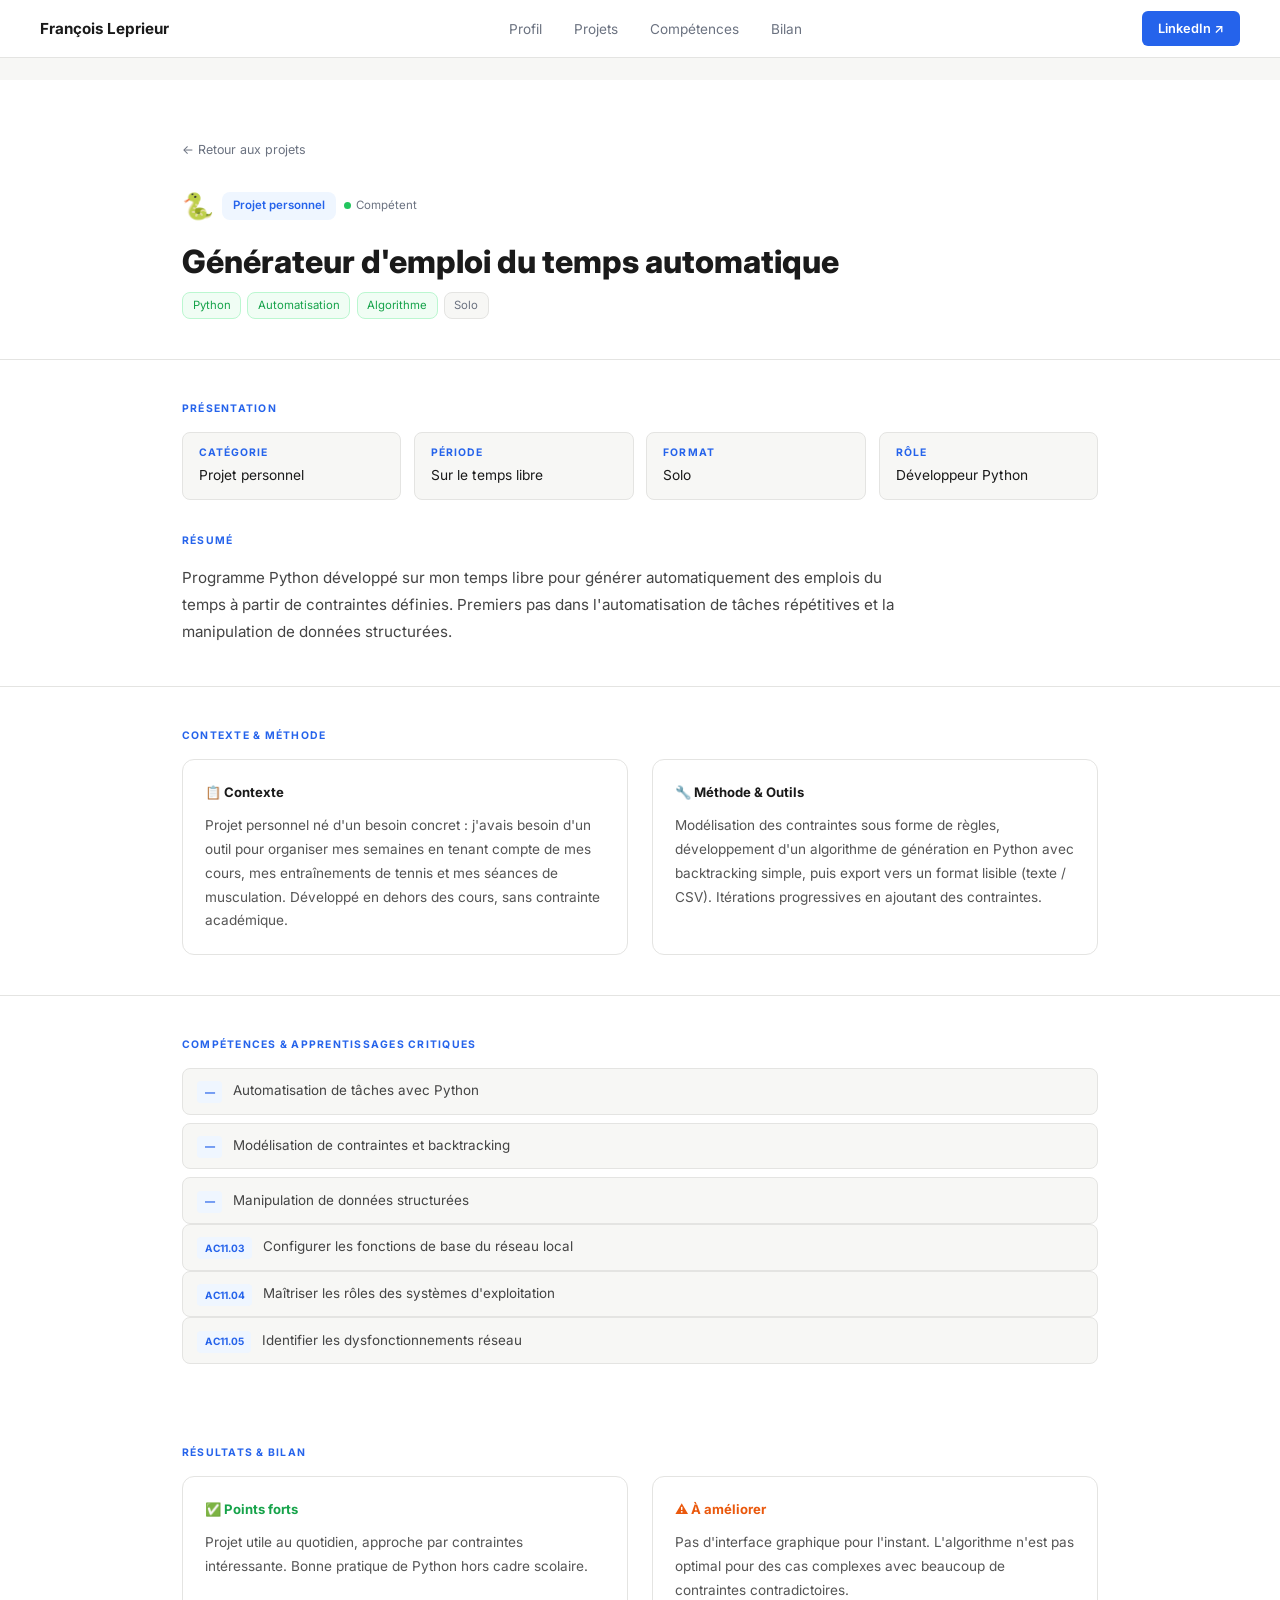
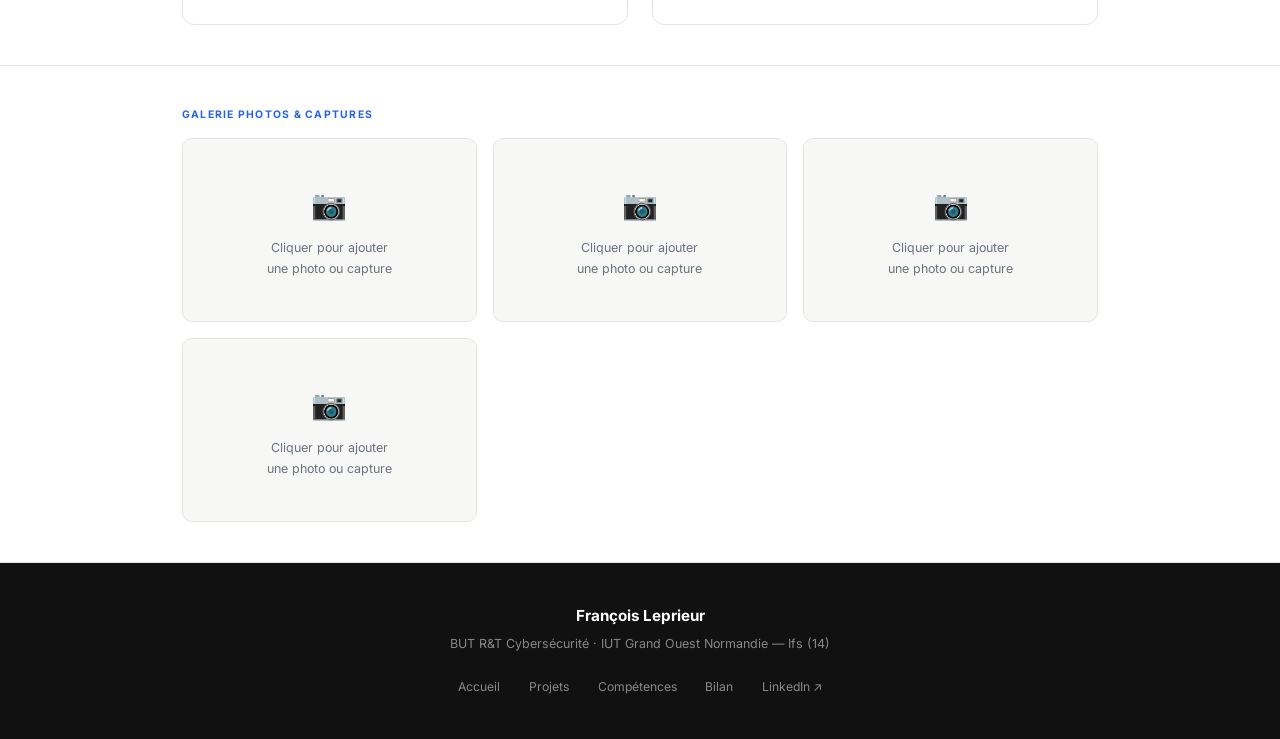
==== projet-emploi-du-temps.html @ 70edda05 "changement" ====
<!DOCTYPE html>
<html lang="fr">
<head>
  <meta charset="UTF-8">
  <meta name="viewport" content="width=device-width, initial-scale=1.0">
  <title>Générateur d'emploi du temps automatique – Portfolio François Leprieur</title>
  <link rel="preconnect" href="https://fonts.googleapis.com">
  <link href="https://fonts.googleapis.com/css2?family=Inter:wght@400;500;600;700;800&display=swap" rel="stylesheet">
  <link rel="stylesheet" href="style.css">
  <style>
    /* ── PAGE PROJET SPÉCIFIQUE ── */
    .projet-page { padding-top: 5rem; }

    /* HERO PROJET */
    .projet-hero {
      background: var(--blanc);
      border-bottom: 1px solid var(--bordure);
      padding: 3.5rem 0 2.5rem;
    }
    .retour {
      display: inline-flex;
      align-items: center;
      gap: 0.4rem;
      font-size: 0.78rem;
      color: var(--gris);
      text-decoration: none;
      margin-bottom: 1.5rem;
      transition: color 0.15s;
    }
    .retour:hover { color: var(--bleu); }

    .projet-hero-grille {
      display: grid;
      grid-template-columns: 1fr auto;
      gap: 2rem;
      align-items: flex-start;
    }
    .projet-hero h1 {
      font-size: 2rem;
      font-weight: 800;
      line-height: 1.15;
      margin-bottom: 0.5rem;
    }
    .projet-meta {
      display: flex;
      gap: 0.5rem;
      flex-wrap: wrap;
      margin-bottom: 1rem;
      align-items: center;
    }
    .badge-semestre {
      font-size: 0.72rem;
      font-weight: 600;
      color: var(--bleu);
      background: var(--bleu-bg);
      padding: 0.25rem 0.7rem;
      border-radius: 100px;
    }
    .badge-niveau {
      display: flex;
      align-items: center;
      gap: 0.3rem;
      font-size: 0.72rem;
      color: var(--gris);
    }

    /* MODE EDIT toggle */
    .btn-edit-toggle {
      display: flex;
      align-items: center;
      gap: 0.45rem;
      background: var(--fond);
      border: 1px solid var(--bordure);
      color: var(--texte);
      padding: 0.5rem 1rem;
      border-radius: 8px;
      font-size: 0.8rem;
      font-weight: 600;
      cursor: pointer;
      font-family: inherit;
      transition: all 0.15s;
      white-space: nowrap;
    }
    .btn-edit-toggle:hover { border-color: var(--bleu); color: var(--bleu); }
    .btn-edit-toggle.actif { background: var(--bleu); color: white; border-color: var(--bleu); }

    /* SECTIONS */
    .section-projet {
      padding: 2.5rem 0;
      border-bottom: 1px solid var(--bordure);
    }
    .section-projet:last-child { border-bottom: none; }

    .section-titre {
      font-size: 0.65rem;
      font-weight: 700;
      letter-spacing: 0.12em;
      text-transform: uppercase;
      color: var(--bleu);
      margin-bottom: 0.9rem;
    }

    /* CHAMPS ÉDITABLES */
    .champ-editable {
      position: relative;
      border-radius: 8px;
      transition: background 0.15s;
    }
    body.mode-edition .champ-editable {
      background: #f0f7ff;
      outline: 2px dashed #bfdbfe;
      padding: 0.5rem 0.6rem;
    }
    body.mode-edition .champ-editable::after {
      content: '✏️ Cliquez pour éditer';
      position: absolute;
      top: -1.4rem;
      right: 0;
      font-size: 0.62rem;
      color: var(--bleu);
      font-weight: 600;
      opacity: 0;
      transition: opacity 0.15s;
      pointer-events: none;
    }
    body.mode-edition .champ-editable:hover::after { opacity: 1; }

    [contenteditable="true"] {
      outline: none;
      min-height: 1.2em;
    }

    /* Résumé projet */
    .resume-texte {
      font-size: 0.95rem;
      color: #444;
      line-height: 1.8;
      max-width: 720px;
    }

    /* GRILLE INFOS */
    .infos-projet {
      display: grid;
      grid-template-columns: repeat(auto-fill, minmax(200px, 1fr));
      gap: 0.8rem;
      margin-bottom: 2rem;
    }

    /* COMPÉTENCES TRAVAILLÉES */
    .comp-list {
      display: flex;
      flex-direction: column;
      gap: 0.5rem;
    }
    .comp-item {
      display: flex;
      gap: 0.7rem;
      align-items: flex-start;
      background: var(--fond);
      border: 1px solid var(--bordure);
      border-radius: 8px;
      padding: 0.65rem 0.9rem;
      font-size: 0.84rem;
      color: #444;
    }
    .comp-item .code {
      background: var(--bleu-bg);
      color: var(--bleu);
      font-size: 0.63rem;
      font-weight: 700;
      padding: 0.15rem 0.45rem;
      border-radius: 4px;
      flex-shrink: 0;
      margin-top: 2px;
    }
    /* Bouton supprimer compétence */
    body.mode-edition .comp-item { padding-right: 2.2rem; position: relative; }
    .comp-item .btn-del {
      display: none;
      position: absolute;
      right: 0.5rem;
      top: 50%;
      transform: translateY(-50%);
      background: none;
      border: none;
      cursor: pointer;
      color: #f97316;
      font-size: 0.9rem;
      padding: 0;
    }
    body.mode-edition .comp-item .btn-del { display: block; }

    /* Bouton ajouter */
    .btn-ajouter {
      display: none;
      align-items: center;
      gap: 0.35rem;
      background: none;
      border: 1px dashed var(--bordure);
      color: var(--gris);
      padding: 0.45rem 0.85rem;
      border-radius: 8px;
      font-size: 0.78rem;
      cursor: pointer;
      font-family: inherit;
      margin-top: 0.5rem;
      transition: all 0.15s;
    }
    .btn-ajouter:hover { border-color: var(--bleu); color: var(--bleu); }
    body.mode-edition .btn-ajouter { display: flex; }

    /* GALERIE PHOTOS */
    .galerie {
      display: grid;
      grid-template-columns: repeat(auto-fill, minmax(260px, 1fr));
      gap: 1rem;
    }
    .galerie-item {
      border-radius: 10px;
      overflow: hidden;
      border: 1px solid var(--bordure);
      background: var(--fond);
      aspect-ratio: 16/10;
      display: flex;
      align-items: center;
      justify-content: center;
      position: relative;
    }
    .galerie-item img {
      width: 100%;
      height: 100%;
      object-fit: cover;
    }
    .galerie-placeholder {
      display: flex;
      flex-direction: column;
      align-items: center;
      gap: 0.4rem;
      color: var(--gris);
      font-size: 0.78rem;
      text-align: center;
      padding: 1rem;
      cursor: pointer;
      width: 100%;
      height: 100%;
      justify-content: center;
      transition: background 0.15s;
    }
    .galerie-placeholder:hover { background: var(--bleu-bg); }
    .galerie-placeholder .icone-upload { font-size: 1.8rem; }

    body:not(.mode-edition) .galerie-placeholder { cursor: default; pointer-events: none; }
    body:not(.mode-edition) .galerie-item.vide { display: none; }

    .btn-del-photo {
      display: none;
      position: absolute;
      top: 0.5rem;
      right: 0.5rem;
      background: rgba(0,0,0,0.55);
      border: none;
      color: white;
      border-radius: 50%;
      width: 26px;
      height: 26px;
      font-size: 0.85rem;
      cursor: pointer;
      align-items: center;
      justify-content: center;
    }
    body.mode-edition .galerie-item:not(.vide) .btn-del-photo { display: flex; }

    /* LÉGENDE PHOTO */
    .legende {
      font-size: 0.72rem;
      color: var(--gris);
      padding: 0.45rem 0.6rem;
      background: var(--blanc);
      border-top: 1px solid var(--bordure);
      text-align: center;
    }
    .galerie-item-wrap {
      border-radius: 10px;
      overflow: hidden;
      border: 1px solid var(--bordure);
      background: var(--fond);
      position: relative;
    }
    .galerie-item-wrap .galerie-item {
      border-radius: 0;
      border: none;
    }

    /* BARRE DE SAUVEGARDE */
    .barre-save {
      position: fixed;
      bottom: 0; left: 0; right: 0;
      background: white;
      border-top: 1px solid var(--bordure);
      padding: 0.85rem 2.5rem;
      display: none;
      justify-content: space-between;
      align-items: center;
      z-index: 200;
      box-shadow: 0 -4px 20px rgba(0,0,0,0.07);
    }
    body.mode-edition .barre-save { display: flex; }
    .barre-save p { font-size: 0.83rem; color: var(--gris); }
    .barre-save .actions { display: flex; gap: 0.6rem; }
    .btn-save {
      background: var(--vert);
      color: white;
      border: none;
      padding: 0.5rem 1.2rem;
      border-radius: 6px;
      font-size: 0.82rem;
      font-weight: 600;
      cursor: pointer;
      font-family: inherit;
      transition: opacity 0.15s;
    }
    .btn-save:hover { opacity: 0.85; }
    .btn-annuler {
      background: none;
      border: 1px solid var(--bordure);
      color: var(--gris);
      padding: 0.5rem 1rem;
      border-radius: 6px;
      font-size: 0.82rem;
      cursor: pointer;
      font-family: inherit;
      transition: all 0.15s;
    }
    .btn-annuler:hover { border-color: #f97316; color: #f97316; }

    /* Toast */
    .toast {
      position: fixed;
      bottom: 5rem;
      left: 50%;
      transform: translateX(-50%) translateY(1rem);
      background: #111;
      color: white;
      padding: 0.6rem 1.4rem;
      border-radius: 8px;
      font-size: 0.82rem;
      font-weight: 600;
      opacity: 0;
      transition: all 0.25s;
      z-index: 300;
    }
    .toast.visible {
      opacity: 1;
      transform: translateX(-50%) translateY(0);
    }

    /* SECTION CONTEXTE / MÉTHODE en 2 colonnes */
    .deux-cols {
      display: grid;
      grid-template-columns: 1fr 1fr;
      gap: 1.5rem;
    }
    .bloc-texte {
      background: var(--blanc);
      border: 1px solid var(--bordure);
      border-radius: 12px;
      padding: 1.3rem 1.4rem;
    }
    .bloc-texte h3 {
      font-size: 0.82rem;
      font-weight: 700;
      margin-bottom: 0.7rem;
      color: var(--texte);
    }
    .bloc-texte p {
      font-size: 0.85rem;
      color: #555;
      line-height: 1.75;
    }

    @media (max-width: 768px) {
      .projet-hero-grille, .deux-cols { grid-template-columns: 1fr; }
      .barre-save { padding: 0.85rem 1rem; }
    }
  </style>
</head>
<body>

<nav>
  <a href="index.html" class="logo">François Leprieur</a>
  <ul>
    <li><a href="index.html#apropos">Profil</a></li>
    <li><a href="index.html#projets">Projets</a></li>
    <li><a href="index.html#competences">Compétences</a></li>
    <li><a href="index.html#bilan">Bilan</a></li>
  </ul>
  <a href="https://www.linkedin.com/in/leprieur-fran%C3%A7ois/" class="btn-nav" target="_blank">LinkedIn ↗</a>
</nav>

<div class="projet-page">

  <!-- HERO -->
  <div class="projet-hero">
    <div class="contenu">
      <a href="index.html#projets" class="retour">← Retour aux projets</a>

      <div class="projet-hero-grille">
        <div>
          <div class="projet-meta">
            <span class="projet-icone champ-editable" id="icone" style="font-size:1.6rem">🐍</span>
            <span class="badge-semestre champ-editable" id="semestre">Projet personnel</span>
            <span class="badge-niveau">
              <span class="point vert"></span>
              <span class="champ-editable" id="niveau">Compétent</span>
            </span>
          </div>
          <h1 class="champ-editable" id="titre">Générateur d'emploi du temps automatique</h1>
          <div class="tags" style="margin-top:0.7rem" id="tags-container">
            <span class="tag vert champ-editable" data-tag>Python</span>
            <span class="tag vert champ-editable" data-tag>Automatisation</span>
            <span class="tag vert champ-editable" data-tag>Algorithme</span>
            <span class="tag champ-editable" data-tag>Solo</span>
            </div>
          <button class="btn-ajouter" id="btn-ajout-tag" style="margin-top:0.5rem">+ Ajouter un tag</button>
        </div>
      </div>
    </div>
  </div>

  <!-- CONTENU -->
  <section class="section-projet">
    <div class="contenu">
      <p class="section-titre">Présentation</p>

      <div class="infos-projet">
        <div class="info-ligne">
          <div class="label">Catégorie</div>
          <div class="valeur champ-editable" id="categorie">Projet personnel</div>
        </div>
        <div class="info-ligne">
          <div class="label">Période</div>
          <div class="valeur champ-editable" id="periode">Sur le temps libre</div>
        </div>
        <div class="info-ligne">
          <div class="label">Format</div>
          <div class="valeur champ-editable" id="format">Solo</div>
        </div>
        <div class="info-ligne">
          <div class="label">Rôle</div>
          <div class="valeur champ-editable" id="role">Développeur Python</div>
        </div>
      </div>

      <p class="section-titre">Résumé</p>
      <p class="resume-texte champ-editable" id="resume">Programme Python développé sur mon temps libre pour générer automatiquement des emplois du temps à partir de contraintes définies. Premiers pas dans l'automatisation de tâches répétitives et la manipulation de données structurées.</p>
    </div>
  </section>

  <!-- CONTEXTE & MÉTHODE -->
  <section class="section-projet" style="background:var(--blanc)">
    <div class="contenu">
      <p class="section-titre">Contexte &amp; Méthode</p>
      <div class="deux-cols">
        <div class="bloc-texte">
          <h3>📋 Contexte</h3>
          <p class="champ-editable" id="contexte">Projet personnel né d'un besoin concret : j'avais besoin d'un outil pour organiser mes semaines en tenant compte de mes cours, mes entraînements de tennis et mes séances de musculation. Développé en dehors des cours, sans contrainte académique.</p>
        </div>
        <div class="bloc-texte">
          <h3>🔧 Méthode &amp; Outils</h3>
          <p class="champ-editable" id="methode">Modélisation des contraintes sous forme de règles, développement d'un algorithme de génération en Python avec backtracking simple, puis export vers un format lisible (texte / CSV). Itérations progressives en ajoutant des contraintes.</p>
        </div>
      </div>
    </div>
  </section>

  <!-- COMPÉTENCES -->
  <section class="section-projet">
    <div class="contenu">
      <p class="section-titre">Compétences &amp; Apprentissages critiques</p>
      <div class="comp-list" id="comp-list">
        <div class="comp-item">
          <span class="code">—</span>
          <span class="champ-editable">Automatisation de tâches avec Python</span>
          <button class="btn-del" onclick="supprimerComp(this)">✕</button>
        </div>
        <div class="comp-item">
          <span class="code">—</span>
          <span class="champ-editable">Modélisation de contraintes et backtracking</span>
          <button class="btn-del" onclick="supprimerComp(this)">✕</button>
        </div>
        <div class="comp-item">
          <span class="code">—</span>
          <span class="champ-editable">Manipulation de données structurées</span>
          <button class="btn-del" onclick="supprimerComp(this)">✕</button>
        </div>
      </div>
        <div class="comp-item">
          <span class="code">AC11.03</span>
          <span class="champ-editable">Configurer les fonctions de base du réseau local</span>
          <button class="btn-del" onclick="supprimerComp(this)">✕</button>
        </div>
        <div class="comp-item">
          <span class="code">AC11.04</span>
          <span class="champ-editable">Maîtriser les rôles des systèmes d'exploitation</span>
          <button class="btn-del" onclick="supprimerComp(this)">✕</button>
        </div>
        <div class="comp-item">
          <span class="code">AC11.05</span>
          <span class="champ-editable">Identifier les dysfonctionnements réseau</span>
          <button class="btn-del" onclick="supprimerComp(this)">✕</button>
        </div>
      </div>
      <button class="btn-ajouter" onclick="ajouterComp()">+ Ajouter une compétence</button>
    </div>
  </section>

  <!-- RÉSULTATS / BILAN -->
  <section class="section-projet" style="background:var(--blanc)">
    <div class="contenu">
      <p class="section-titre">Résultats &amp; Bilan</p>
      <div class="deux-cols">
        <div class="bloc-texte">
          <h3 style="color:var(--vert)">✅ Points forts</h3>
          <p class="champ-editable" id="points-forts">Projet utile au quotidien, approche par contraintes intéressante. Bonne pratique de Python hors cadre scolaire.</p>
        </div>
        <div class="bloc-texte">
          <h3 style="color:var(--orange)">⚠️ À améliorer</h3>
          <p class="champ-editable" id="points-faibles">Pas d'interface graphique pour l'instant. L'algorithme n'est pas optimal pour des cas complexes avec beaucoup de contraintes contradictoires.</p>
        </div>
      </div>
    </div>
  </section>

  <!-- GALERIE PHOTOS -->
  <section class="section-projet">
    <div class="contenu">
      <p class="section-titre">Galerie photos &amp; captures</p>
      <p style="font-size:0.82rem;color:var(--gris);margin-bottom:1.2rem" id="galerie-hint">
        En mode édition, cliquez sur une case pour ajouter une photo.
      </p>
      <div class="galerie" id="galerie">
        <!-- Les items de galerie sont générés par JS -->
      </div>
      <button class="btn-ajouter" id="btn-ajout-photo" onclick="ajouterSlotPhoto()">+ Ajouter un emplacement photo</button>
    </div>
  </section>

</div><!-- fin projet-page -->

<!-- BARRE DE SAUVEGARDE -->
<div class="barre-save">
  <p>Mode édition activé — vos modifications sont sauvegardées localement.</p>
  <div class="actions">
    <button class="btn-annuler" onclick="annulerEdition()">Annuler</button>
    <button class="btn-save" onclick="sauvegarder()">💾 Sauvegarder</button>
  </div>
</div>

<div class="toast" id="toast"></div>

<footer>
  <div class="nom">François Leprieur</div>
  <p>BUT R&T Cybersécurité · IUT Grand Ouest Normandie — Ifs (14)</p>
  <ul>
    <li><a href="index.html#accueil">Accueil</a></li>
    <li><a href="index.html#projets">Projets</a></li>
    <li><a href="index.html#competences">Compétences</a></li>
    <li><a href="index.html#bilan">Bilan</a></li>
    <li><a href="https://www.linkedin.com/in/leprieur-fran%C3%A7ois/" target="_blank">LinkedIn ↗</a></li>
  </ul>
</footer>

<input type="file" id="file-input" accept="image/*" style="display:none">

<script>
  // ── CLÉS DE STOCKAGE ──
  const PAGE_KEY = 'projet_' + location.pathname.split('/').pop().replace('.html','');

  // ── INIT GALERIE (slots vides par défaut) ──
  const NB_SLOTS_DEFAUT = 4;
  let photoSlots = [];

  function initGalerie() {
    const saved = localStorage.getItem(PAGE_KEY + '_photos');
    if (saved) {
      photoSlots = JSON.parse(saved);
    } else {
      photoSlots = Array(NB_SLOTS_DEFAUT).fill(null).map(() => ({ src: null, legende: '' }));
    }
    renderGalerie();
  }

  function renderGalerie() {
    const galerie = document.getElementById('galerie');
    galerie.innerHTML = '';
    photoSlots.forEach((slot, i) => {
      const wrap = document.createElement('div');
      wrap.className = 'galerie-item-wrap';

      if (slot.src) {
        wrap.innerHTML = `
          <div class="galerie-item">
            <img src="${slot.src}" alt="Photo du projet ${i+1}">
            <button class="btn-del-photo" onclick="supprimerPhoto(${i})" title="Supprimer">✕</button>
          </div>
          <div class="legende">
            <span class="champ-editable legende-text" data-slot="${i}" 
              ${document.body.classList.contains('mode-edition') ? 'contenteditable="true"' : ''}
            >${slot.legende || 'Cliquez pour ajouter une légende…'}</span>
          </div>
        `;
      } else {
        wrap.className += ' vide';
        wrap.style.aspectRatio = '16/10';
        wrap.style.borderRadius = '10px';
        wrap.style.overflow = 'hidden';
        wrap.style.border = '1px solid var(--bordure)';
        wrap.innerHTML = `
          <div class="galerie-item vide" style="aspect-ratio:16/10;display:flex;align-items:center;justify-content:center;background:var(--fond);cursor:pointer" onclick="choisirPhoto(${i})">
            <div class="galerie-placeholder">
              <span class="icone-upload">📷</span>
              <span>Cliquer pour ajouter<br>une photo ou capture</span>
            </div>
          </div>
        `;
      }
      galerie.appendChild(wrap);
    });

    // Hint
    const hint = document.getElementById('galerie-hint');
    if (hint) hint.style.display = document.body.classList.contains('mode-edition') ? 'block' : 'none';
  }

  // ── CHOISIR PHOTO ──
  let slotCourant = null;
  function choisirPhoto(idx) {
    if (!document.body.classList.contains('mode-edition')) return;
    slotCourant = idx;
    document.getElementById('file-input').click();
  }

  document.getElementById('file-input').addEventListener('change', function(e) {
    const file = e.target.files[0];
    if (!file || slotCourant === null) return;
    const reader = new FileReader();
    reader.onload = function(ev) {
      photoSlots[slotCourant].src = ev.target.result;
      renderGalerie();
      this.value = '';
      slotCourant = null;
    }.bind(this);
    reader.readAsDataURL(file);
  });

  function supprimerPhoto(idx) {
    photoSlots[idx].src = null;
    renderGalerie();
  }

  function ajouterSlotPhoto() {
    photoSlots.push({ src: null, legende: '' });
    renderGalerie();
  }

  // ── LÉGENDES ──
  document.getElementById('galerie').addEventListener('blur', function(e) {
    if (e.target.classList.contains('legende-text')) {
      const idx = parseInt(e.target.dataset.slot);
      photoSlots[idx].legende = e.target.textContent;
    }
  }, true);

  // ── MODE ÉDITION ──
  function toggleEdition() {
    const body = document.body;
    const btn = document.getElementById('btn-edition');
    body.classList.toggle('mode-edition');
    const isEdit = body.classList.contains('mode-edition');
    btn.textContent = isEdit ? '👁 Aperçu' : '✏️ Modifier';
    btn.classList.toggle('actif', isEdit);

    // Activer/désactiver contenteditable sur tous les champs
    document.querySelectorAll('.champ-editable').forEach(el => {
      el.setAttribute('contenteditable', isEdit ? 'true' : 'false');
    });

    // Légendes
    document.querySelectorAll('.legende-text').forEach(el => {
      el.setAttribute('contenteditable', isEdit ? 'true' : 'false');
    });

    renderGalerie();
  }

  function annulerEdition() {
    chargerDonnees();
    document.body.classList.remove('mode-edition');
    const btn = document.getElementById('btn-edition');
    btn.textContent = '✏️ Modifier';
    btn.classList.remove('actif');
    document.querySelectorAll('.champ-editable').forEach(el => {
      el.setAttribute('contenteditable', 'false');
    });
    renderGalerie();
  }

  // ── COMPÉTENCES ──
  function ajouterComp() {
    const code = prompt('Code AC (ex: AC11.06) :');
    if (!code) return;
    const texte = prompt('Description :');
    if (!texte) return;
    const list = document.getElementById('comp-list');
    const item = document.createElement('div');
    item.className = 'comp-item';
    item.innerHTML = `
      <span class="code">${code}</span>
      <span class="champ-editable" contenteditable="true">${texte}</span>
      <button class="btn-del" onclick="supprimerComp(this)">✕</button>
    `;
    list.appendChild(item);
  }

  function supprimerComp(btn) {
    btn.closest('.comp-item').remove();
  }

  // ── TAGS ──
  document.getElementById('btn-ajout-tag').addEventListener('click', function() {
    const texte = prompt('Nom du tag :');
    if (!texte) return;
    const type = prompt('Couleur du tag (bleu/vert/orange ou vide pour gris) :');
    const container = document.getElementById('tags-container');
    const span = document.createElement('span');
    span.className = 'tag champ-editable ' + (type || '');
    span.setAttribute('data-tag', '');
    span.setAttribute('contenteditable', 'true');
    span.textContent = texte;
    container.appendChild(span);
  });

  // ── SAUVEGARDE LOCALSTORAGE ──
  function collecterDonnees() {
    const ids = ['icone','semestre','niveau','titre','categorie','periode','format',
                 'role','resume','contexte','methode','points-forts','points-faibles'];
    const data = {};
    ids.forEach(id => {
      const el = document.getElementById(id);
      if (el) data[id] = el.innerHTML;
    });

    // Tags
    const tags = [];
    document.querySelectorAll('[data-tag]').forEach(t => {
      tags.push({ texte: t.textContent, classe: t.className });
    });
    data.tags = tags;

    // Compétences
    const comps = [];
    document.querySelectorAll('.comp-item').forEach(item => {
      comps.push({
        code: item.querySelector('.code').textContent,
        texte: item.querySelector('.champ-editable').textContent
      });
    });
    data.comps = comps;

    return data;
  }

  function sauvegarder() {
    const data = collecterDonnees();
    localStorage.setItem(PAGE_KEY, JSON.stringify(data));
    localStorage.setItem(PAGE_KEY + '_photos', JSON.stringify(photoSlots));
    showToast('✅ Sauvegardé !');
  }

  function chargerDonnees() {
    const saved = localStorage.getItem(PAGE_KEY);
    if (!saved) return;
    const data = JSON.parse(saved);

    const ids = ['icone','semestre','niveau','titre','categorie','periode','format',
                 'role','resume','contexte','methode','points-forts','points-faibles'];
    ids.forEach(id => {
      const el = document.getElementById(id);
      if (el && data[id]) el.innerHTML = data[id];
    });

    // Tags
    if (data.tags) {
      const container = document.getElementById('tags-container');
      container.innerHTML = '';
      data.tags.forEach(t => {
        const span = document.createElement('span');
        span.className = t.classe;
        span.setAttribute('data-tag', '');
        span.textContent = t.texte;
        container.appendChild(span);
      });
    }

    // Compétences
    if (data.comps) {
      const list = document.getElementById('comp-list');
      list.innerHTML = '';
      data.comps.forEach(c => {
        const item = document.createElement('div');
        item.className = 'comp-item';
        item.innerHTML = `
          <span class="code">${c.code}</span>
          <span class="champ-editable" contenteditable="false">${c.texte}</span>
          <button class="btn-del" onclick="supprimerComp(this)">✕</button>
        `;
        list.appendChild(item);
      });
    }
  }

  function showToast(msg) {
    const t = document.getElementById('toast');
    t.textContent = msg;
    t.classList.add('visible');
    setTimeout(() => t.classList.remove('visible'), 2500);
  }

  // ── INIT ──
  chargerDonnees();
  initGalerie();

  // Désactiver contenteditable au départ
  document.querySelectorAll('.champ-editable').forEach(el => {
    el.setAttribute('contenteditable', 'false');
  });
</script>

</body>
</html>
---- style.css ----
:root {
  --blanc:   #ffffff;
  --fond:    #f7f7f5;
  --bordure: #e4e4e2;
  --texte:   #1a1a1a;
  --gris:    #6b7280;
  --bleu:    #2563eb;
  --bleu-bg: #eff6ff;
  --vert-bg: #f0fdf4;
  --vert:    #16a34a;
  --orange-bg: #fff7ed;
  --orange:  #ea580c;
}

* { box-sizing: border-box; margin: 0; padding: 0; }
html { scroll-behavior: smooth; }
body {
  font-family: 'Inter', sans-serif;
  font-size: 15px;
  line-height: 1.7;
  color: var(--texte);
  background: var(--fond);
}

/* NAV */
nav {
  position: fixed;
  top: 0; left: 0; right: 0;
  height: 58px;
  display: flex;
  align-items: center;
  justify-content: space-between;
  padding: 0 2.5rem;
  background: rgba(255,255,255,0.93);
  backdrop-filter: blur(10px);
  border-bottom: 1px solid var(--bordure);
  z-index: 100;
}

nav .logo {
  font-weight: 700;
  font-size: 0.95rem;
  color: var(--texte);
  text-decoration: none;
}

nav ul { list-style: none; display: flex; gap: 2rem; }

nav a {
  color: var(--gris);
  text-decoration: none;
  font-size: 0.85rem;
  transition: color 0.15s;
}
nav a:hover { color: var(--bleu); }

.btn-nav {
  background: var(--bleu);
  color: white !important;
  padding: 0.4rem 1rem;
  border-radius: 6px;
  font-size: 0.8rem;
  font-weight: 600;
}
.btn-nav:hover { opacity: 0.85; }

/* LAYOUT */
section { padding: 5.5rem 0; }
section:nth-child(even) { background: var(--blanc); }

.contenu {
  max-width: 980px;
  margin: 0 auto;
  padding: 0 2rem;
}

.label-section {
  font-size: 0.68rem;
  font-weight: 700;
  letter-spacing: 0.14em;
  text-transform: uppercase;
  color: var(--bleu);
  margin-bottom: 0.4rem;
}

h2 {
  font-size: 1.75rem;
  font-weight: 800;
  margin-bottom: 0.4rem;
}

.chapeau {
  color: var(--gris);
  font-size: 0.92rem;
  margin-bottom: 2.5rem;
}

/* HERO */
#accueil {
  padding-top: 7.5rem;
  padding-bottom: 5rem;
  background: var(--blanc);
}

.hero-grille {
  display: grid;
  grid-template-columns: 1fr 200px;
  gap: 3.5rem;
  align-items: center;
}

.hero-badge {
  display: inline-block;
  background: var(--bleu-bg);
  color: var(--bleu);
  font-size: 0.73rem;
  font-weight: 600;
  padding: 0.28rem 0.75rem;
  border-radius: 100px;
  margin-bottom: 1.4rem;
}

h1 {
  font-size: 2.8rem;
  font-weight: 800;
  line-height: 1.05;
  margin-bottom: 0.8rem;
}
h1 span { color: var(--bleu); }

.hero-role {
  color: var(--gris);
  font-size: 1rem;
  margin-bottom: 0.9rem;
}

.hero-texte {
  color: #555;
  font-size: 0.93rem;
  max-width: 500px;
  margin-bottom: 1.8rem;
}

.boutons { display: flex; gap: 0.7rem; flex-wrap: wrap; margin-bottom: 1.8rem; }

.btn {
  display: inline-block;
  padding: 0.55rem 1.3rem;
  border-radius: 6px;
  font-size: 0.83rem;
  font-weight: 600;
  text-decoration: none;
  transition: all 0.15s;
}
.btn-plein { background: var(--bleu); color: white; }
.btn-plein:hover { opacity: 0.85; }
.btn-vide { background: transparent; color: var(--texte); border: 1px solid var(--bordure); }
.btn-vide:hover { border-color: var(--bleu); color: var(--bleu); }

/* TAGS */
.tags { display: flex; flex-wrap: wrap; gap: 0.38rem; }

.tag {
  display: inline-block;
  font-size: 0.71rem;
  padding: 0.18rem 0.6rem;
  border-radius: 100px;
  border: 1px solid var(--bordure);
  color: var(--gris);
  background: var(--fond);
}
.tag.bleu   { background: var(--bleu-bg);    border-color: #bfdbfe; color: var(--bleu); }
.tag.vert   { background: var(--vert-bg);    border-color: #bbf7d0; color: var(--vert); }
.tag.orange { background: var(--orange-bg);  border-color: #fed7aa; color: var(--orange); }

/* PHOTO */
.photo-cadre {
  width: 100%;
  aspect-ratio: 3/4;
  background: var(--fond);
  border: 1px solid var(--bordure);
  border-radius: 14px;
  display: flex;
  flex-direction: column;
  align-items: center;
  justify-content: center;
  gap: 0.5rem;
  color: var(--gris);
  font-size: 0.75rem;
  text-align: center;
  padding: 1rem;
}

/* À PROPOS */
.apropos-grille {
  display: grid;
  grid-template-columns: 1.2fr 1fr;
  gap: 3.5rem;
}

.apropos-texte p {
  font-size: 0.93rem;
  color: #444;
  margin-bottom: 1rem;
}
.apropos-texte strong { color: var(--texte); }

.infos { display: flex; flex-direction: column; gap: 0.65rem; }

.info-ligne {
  background: var(--fond);
  border: 1px solid var(--bordure);
  border-radius: 8px;
  padding: 0.7rem 1rem;
}
.info-ligne .label {
  font-size: 0.65rem;
  font-weight: 700;
  letter-spacing: 0.1em;
  text-transform: uppercase;
  color: var(--bleu);
  margin-bottom: 0.15rem;
}
.info-ligne .valeur { font-size: 0.86rem; }

/* PROJETS */
.filtres { display: flex; gap: 0.45rem; flex-wrap: wrap; margin-bottom: 1.8rem; }

.filtre {
  background: var(--fond);
  border: 1px solid var(--bordure);
  color: var(--gris);
  padding: 0.3rem 0.85rem;
  border-radius: 100px;
  font-size: 0.76rem;
  font-family: inherit;
  cursor: pointer;
  transition: all 0.15s;
}
.filtre:hover, .filtre.actif {
  background: var(--bleu-bg);
  border-color: #bfdbfe;
  color: var(--bleu);
}

.grille-projets {
  display: grid;
  grid-template-columns: repeat(auto-fill, minmax(285px, 1fr));
  gap: 1.1rem;
}

.projet {
  background: var(--blanc);
  border: 1px solid var(--bordure);
  border-radius: 12px;
  padding: 1.3rem;
  display: flex;
  flex-direction: column;
  gap: 0.7rem;
  transition: box-shadow 0.2s, border-color 0.2s;
}
.projet:hover {
  border-color: #bfdbfe;
  box-shadow: 0 4px 18px rgba(37,99,235,0.07);
}
.projet.masque { display: none; }

.projet-entete {
  display: flex;
  justify-content: space-between;
  align-items: center;
}
.projet-icone { font-size: 1.4rem; }
.projet-semestre { font-size: 0.67rem; color: var(--gris); }

.projet h3 { font-size: 0.93rem; font-weight: 700; line-height: 1.3; }

.projet p { font-size: 0.82rem; color: #555; line-height: 1.65; flex: 1; }

.projet-pied {
  display: flex;
  justify-content: space-between;
  align-items: center;
  padding-top: 0.7rem;
  border-top: 1px solid var(--bordure);
}
.projet-ac { font-size: 0.63rem; color: var(--gris); }

.niveau { display: flex; align-items: center; gap: 0.3rem; font-size: 0.68rem; color: var(--gris); }
.point { width: 7px; height: 7px; border-radius: 50%; }
.point.vert   { background: #22c55e; }
.point.orange { background: #f97316; }
.point.bleu   { background: var(--bleu); }

/* COMPÉTENCES */
.comp-grille { display: grid; grid-template-columns: repeat(2, 1fr); gap: 1.1rem; }

.comp-carte {
  background: var(--blanc);
  border: 1px solid var(--bordure);
  border-radius: 12px;
  padding: 1.4rem;
}
.comp-carte h3 { font-size: 0.88rem; font-weight: 700; margin-bottom: 0.2rem; }
.comp-carte .comp-niveau { font-size: 0.7rem; color: var(--gris); margin-bottom: 1rem; }

.comp-carte ul { list-style: none; display: flex; flex-direction: column; gap: 0.45rem; }
.comp-carte li { display: flex; gap: 0.55rem; font-size: 0.82rem; color: #444; align-items: flex-start; }
.comp-carte li .code {
  background: var(--bleu-bg);
  color: var(--bleu);
  font-size: 0.63rem;
  font-weight: 700;
  padding: 0.1rem 0.38rem;
  border-radius: 4px;
  flex-shrink: 0;
  margin-top: 3px;
}

/* BILAN */
.bilan-grille { display: grid; grid-template-columns: repeat(2, 1fr); gap: 1.1rem; margin-bottom: 1.2rem; }

.bilan-carte {
  background: var(--blanc);
  border: 1px solid var(--bordure);
  border-radius: 12px;
  padding: 1.4rem;
}
.bilan-carte h3 { font-size: 0.88rem; font-weight: 700; margin-bottom: 0.15rem; }
.bilan-carte .periode { font-size: 0.7rem; color: var(--gris); margin-bottom: 0.8rem; }
.bilan-carte p { font-size: 0.83rem; color: #555; margin-bottom: 0.8rem; line-height: 1.7; }
.bilan-carte h4 { font-size: 0.66rem; font-weight: 700; letter-spacing: 0.08em; text-transform: uppercase; margin-bottom: 0.35rem; margin-top: 0.7rem; }
.bilan-carte h4.vert   { color: var(--vert); }
.bilan-carte h4.orange { color: var(--orange); }
.bilan-carte ul { padding-left: 1rem; font-size: 0.82rem; color: #555; }
.bilan-carte ul li { margin-bottom: 0.2rem; }

/* PROJECTION */
.projection {
  background: var(--blanc);
  border: 1px solid var(--bordure);
  border-radius: 12px;
  padding: 1.7rem;
}
.projection h3 { font-size: 0.95rem; font-weight: 700; margin-bottom: 1.3rem; }

.projection-cols { display: grid; grid-template-columns: repeat(3, 1fr); gap: 1.8rem; }
.projection-cols h4 { font-size: 0.68rem; font-weight: 700; letter-spacing: 0.08em; text-transform: uppercase; color: var(--bleu); margin-bottom: 0.45rem; }
.projection-cols p { font-size: 0.83rem; color: #555; margin-bottom: 0.75rem; line-height: 1.7; }

/* FOOTER */
footer {
  background: #111;
  color: #888;
  text-align: center;
  padding: 2.5rem 1rem;
}
footer .nom { font-size: 0.95rem; font-weight: 700; color: white; margin-bottom: 0.25rem; }
footer p { font-size: 0.78rem; margin-bottom: 1.2rem; }
footer ul { list-style: none; display: flex; justify-content: center; gap: 1.8rem; }
footer a { color: #888; font-size: 0.76rem; text-decoration: none; transition: color 0.15s; }
footer a:hover { color: white; }

/* RESPONSIVE */
@media (max-width: 768px) {
  h1 { font-size: 2.1rem; }
  .hero-grille, .apropos-grille, .comp-grille, .bilan-grille, .projection-cols { grid-template-columns: 1fr; }
  nav ul { display: none; }
}
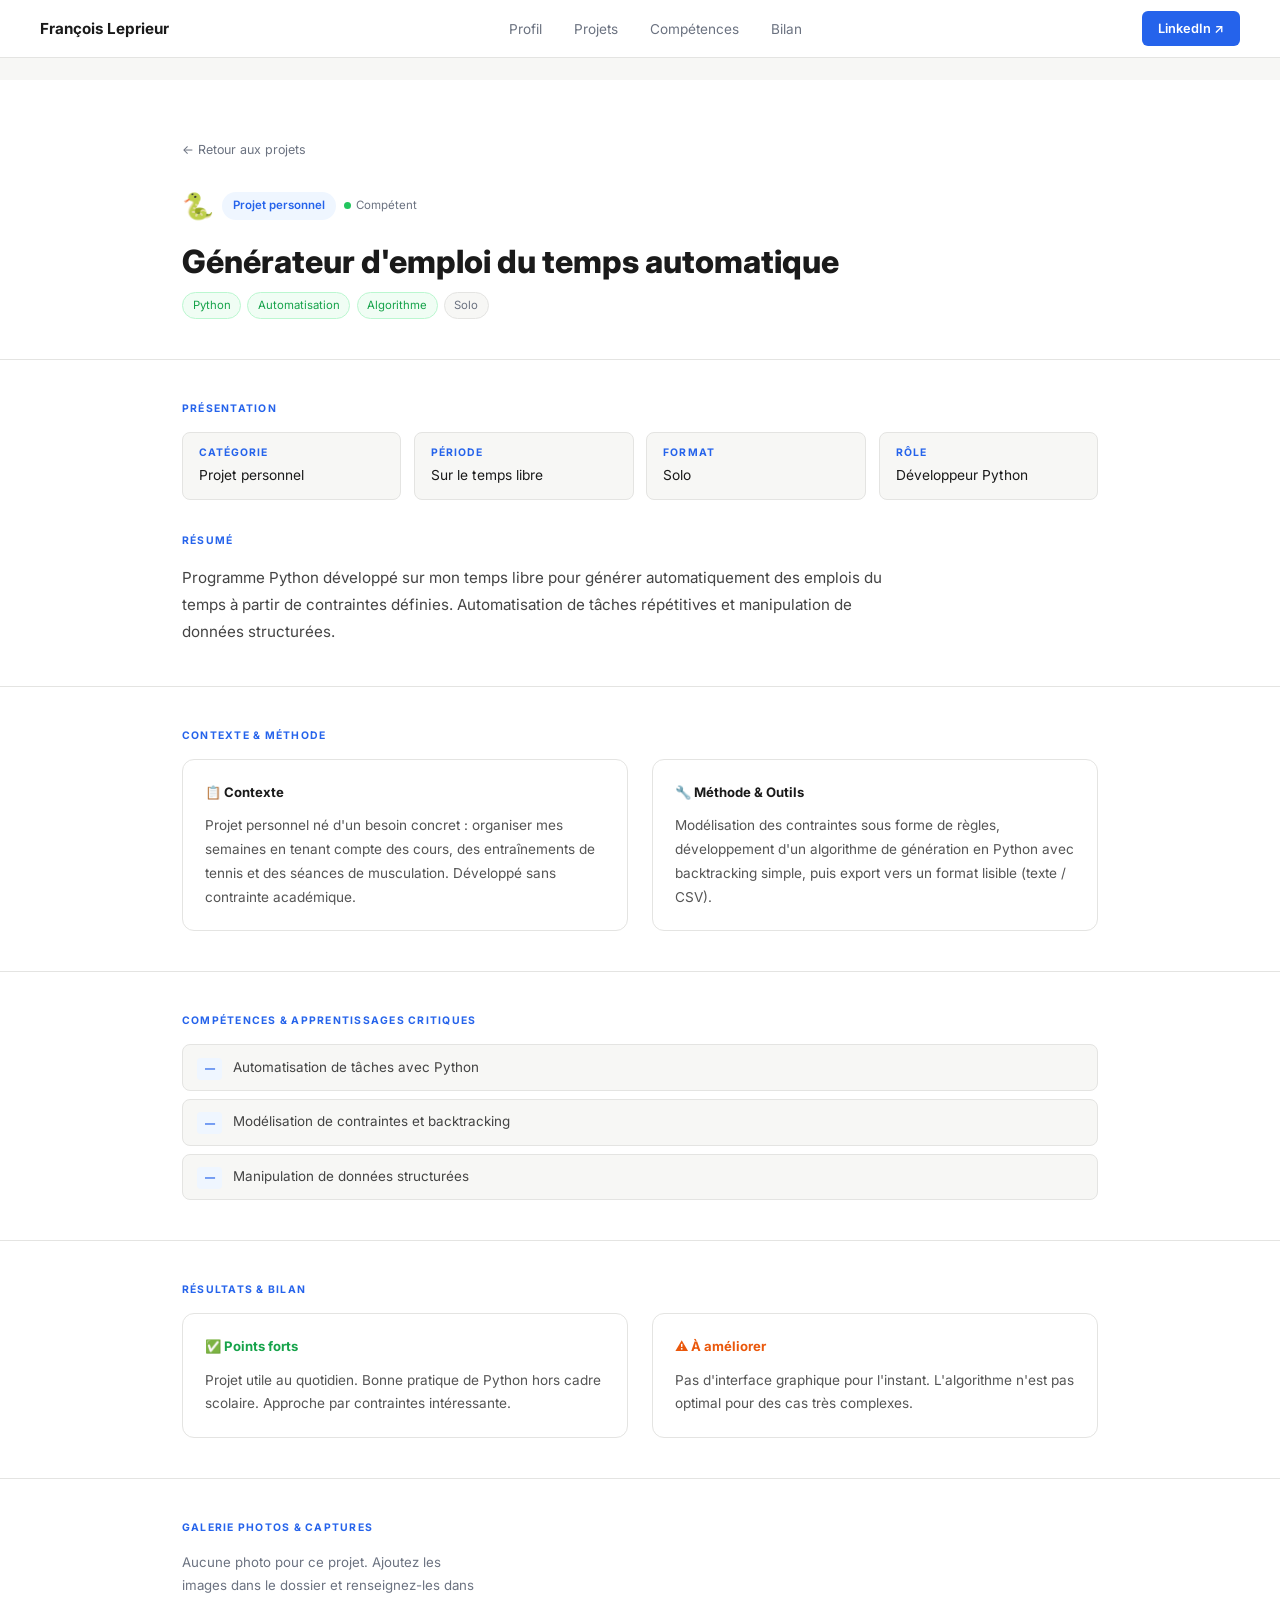
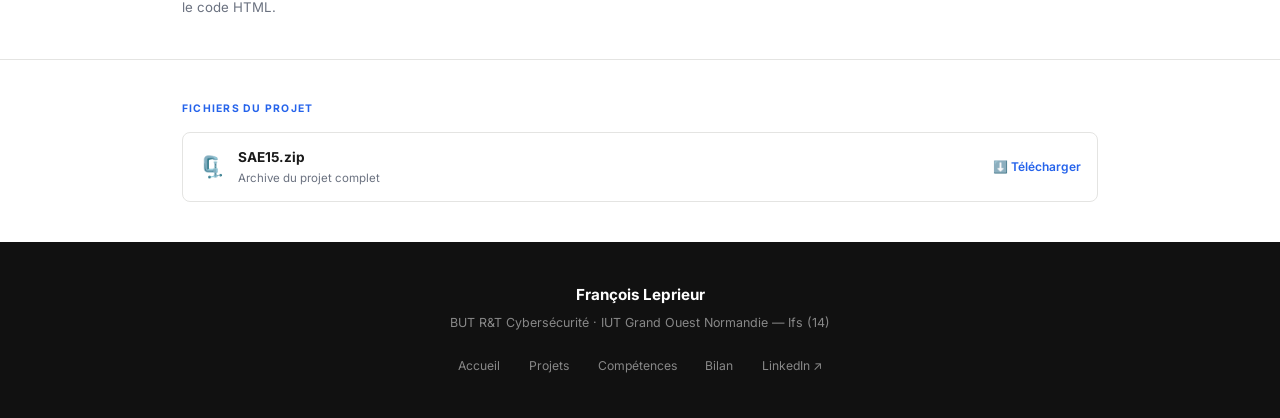
==== commit 157a2aee: "Grosse grosse refonte du site" ====
--- a/projet-emploi-du-temps.html
+++ b/projet-emploi-du-temps.html
@@ -8,10 +8,9 @@
   <link href="https://fonts.googleapis.com/css2?family=Inter:wght@400;500;600;700;800&display=swap" rel="stylesheet">
   <link rel="stylesheet" href="style.css">
   <style>
-    /* ── PAGE PROJET SPÉCIFIQUE ── */
+    /* ── PAGE PROJET ── */
     .projet-page { padding-top: 5rem; }
 
-    /* HERO PROJET */
     .projet-hero {
       background: var(--blanc);
       border-bottom: 1px solid var(--bordure);
@@ -29,12 +28,6 @@
     }
     .retour:hover { color: var(--bleu); }
 
-    .projet-hero-grille {
-      display: grid;
-      grid-template-columns: 1fr auto;
-      gap: 2rem;
-      align-items: flex-start;
-    }
     .projet-hero h1 {
       font-size: 2rem;
       font-weight: 800;
@@ -64,27 +57,6 @@
       color: var(--gris);
     }
 
-    /* MODE EDIT toggle */
-    .btn-edit-toggle {
-      display: flex;
-      align-items: center;
-      gap: 0.45rem;
-      background: var(--fond);
-      border: 1px solid var(--bordure);
-      color: var(--texte);
-      padding: 0.5rem 1rem;
-      border-radius: 8px;
-      font-size: 0.8rem;
-      font-weight: 600;
-      cursor: pointer;
-      font-family: inherit;
-      transition: all 0.15s;
-      white-space: nowrap;
-    }
-    .btn-edit-toggle:hover { border-color: var(--bleu); color: var(--bleu); }
-    .btn-edit-toggle.actif { background: var(--bleu); color: white; border-color: var(--bleu); }
-
-    /* SECTIONS */
     .section-projet {
       padding: 2.5rem 0;
       border-bottom: 1px solid var(--bordure);
@@ -100,37 +72,6 @@
       margin-bottom: 0.9rem;
     }
 
-    /* CHAMPS ÉDITABLES */
-    .champ-editable {
-      position: relative;
-      border-radius: 8px;
-      transition: background 0.15s;
-    }
-    body.mode-edition .champ-editable {
-      background: #f0f7ff;
-      outline: 2px dashed #bfdbfe;
-      padding: 0.5rem 0.6rem;
-    }
-    body.mode-edition .champ-editable::after {
-      content: '✏️ Cliquez pour éditer';
-      position: absolute;
-      top: -1.4rem;
-      right: 0;
-      font-size: 0.62rem;
-      color: var(--bleu);
-      font-weight: 600;
-      opacity: 0;
-      transition: opacity 0.15s;
-      pointer-events: none;
-    }
-    body.mode-edition .champ-editable:hover::after { opacity: 1; }
-
-    [contenteditable="true"] {
-      outline: none;
-      min-height: 1.2em;
-    }
-
-    /* Résumé projet */
     .resume-texte {
       font-size: 0.95rem;
       color: #444;
@@ -138,7 +79,6 @@
       max-width: 720px;
     }
 
-    /* GRILLE INFOS */
     .infos-projet {
       display: grid;
       grid-template-columns: repeat(auto-fill, minmax(200px, 1fr));
@@ -146,12 +86,7 @@
       margin-bottom: 2rem;
     }
 
-    /* COMPÉTENCES TRAVAILLÉES */
-    .comp-list {
-      display: flex;
-      flex-direction: column;
-      gap: 0.5rem;
-    }
+    .comp-list { display: flex; flex-direction: column; gap: 0.5rem; }
     .comp-item {
       display: flex;
       gap: 0.7rem;
@@ -173,216 +108,121 @@
       flex-shrink: 0;
       margin-top: 2px;
     }
-    /* Bouton supprimer compétence */
-    body.mode-edition .comp-item { padding-right: 2.2rem; position: relative; }
-    .comp-item .btn-del {
-      display: none;
-      position: absolute;
-      right: 0.5rem;
-      top: 50%;
-      transform: translateY(-50%);
-      background: none;
-      border: none;
-      cursor: pointer;
-      color: #f97316;
-      font-size: 0.9rem;
-      padding: 0;
-    }
-    body.mode-edition .comp-item .btn-del { display: block; }
-
-    /* Bouton ajouter */
-    .btn-ajouter {
-      display: none;
-      align-items: center;
-      gap: 0.35rem;
-      background: none;
-      border: 1px dashed var(--bordure);
-      color: var(--gris);
-      padding: 0.45rem 0.85rem;
-      border-radius: 8px;
-      font-size: 0.78rem;
-      cursor: pointer;
-      font-family: inherit;
-      margin-top: 0.5rem;
-      transition: all 0.15s;
-    }
-    .btn-ajouter:hover { border-color: var(--bleu); color: var(--bleu); }
-    body.mode-edition .btn-ajouter { display: flex; }
-
-    /* GALERIE PHOTOS */
+
+    .deux-cols {
+      display: grid;
+      grid-template-columns: 1fr 1fr;
+      gap: 1.5rem;
+    }
+    .bloc-texte {
+      background: var(--blanc);
+      border: 1px solid var(--bordure);
+      border-radius: 12px;
+      padding: 1.3rem 1.4rem;
+    }
+    .bloc-texte h3 { font-size: 0.82rem; font-weight: 700; margin-bottom: 0.7rem; color: var(--texte); }
+    .bloc-texte p { font-size: 0.85rem; color: #555; line-height: 1.75; }
+
+    /* GALERIE */
     .galerie {
       display: grid;
       grid-template-columns: repeat(auto-fill, minmax(260px, 1fr));
       gap: 1rem;
-    }
-    .galerie-item {
-      border-radius: 10px;
-      overflow: hidden;
-      border: 1px solid var(--bordure);
-      background: var(--fond);
-      aspect-ratio: 16/10;
-      display: flex;
-      align-items: center;
-      justify-content: center;
-      position: relative;
-    }
-    .galerie-item img {
-      width: 100%;
-      height: 100%;
-      object-fit: cover;
-    }
-    .galerie-placeholder {
-      display: flex;
-      flex-direction: column;
-      align-items: center;
-      gap: 0.4rem;
-      color: var(--gris);
-      font-size: 0.78rem;
-      text-align: center;
-      padding: 1rem;
-      cursor: pointer;
-      width: 100%;
-      height: 100%;
-      justify-content: center;
-      transition: background 0.15s;
-    }
-    .galerie-placeholder:hover { background: var(--bleu-bg); }
-    .galerie-placeholder .icone-upload { font-size: 1.8rem; }
-
-    body:not(.mode-edition) .galerie-placeholder { cursor: default; pointer-events: none; }
-    body:not(.mode-edition) .galerie-item.vide { display: none; }
-
-    .btn-del-photo {
-      display: none;
-      position: absolute;
-      top: 0.5rem;
-      right: 0.5rem;
-      background: rgba(0,0,0,0.55);
-      border: none;
-      color: white;
-      border-radius: 50%;
-      width: 26px;
-      height: 26px;
-      font-size: 0.85rem;
-      cursor: pointer;
-      align-items: center;
-      justify-content: center;
-    }
-    body.mode-edition .galerie-item:not(.vide) .btn-del-photo { display: flex; }
-
-    /* LÉGENDE PHOTO */
-    .legende {
-      font-size: 0.72rem;
-      color: var(--gris);
-      padding: 0.45rem 0.6rem;
-      background: var(--blanc);
-      border-top: 1px solid var(--bordure);
-      text-align: center;
     }
     .galerie-item-wrap {
       border-radius: 10px;
       overflow: hidden;
       border: 1px solid var(--bordure);
       background: var(--fond);
-      position: relative;
-    }
-    .galerie-item-wrap .galerie-item {
-      border-radius: 0;
-      border: none;
-    }
-
-    /* BARRE DE SAUVEGARDE */
-    .barre-save {
+      cursor: zoom-in;
+      transition: box-shadow 0.2s, transform 0.2s;
+    }
+    .galerie-item-wrap:hover {
+      box-shadow: 0 6px 24px rgba(37,99,235,0.12);
+      transform: translateY(-2px);
+    }
+    .galerie-item-wrap img {
+      width: 100%;
+      aspect-ratio: 16/10;
+      object-fit: cover;
+      display: block;
+    }
+    .legende {
+      font-size: 0.72rem;
+      color: var(--gris);
+      padding: 0.45rem 0.8rem;
+      background: var(--blanc);
+      border-top: 1px solid var(--bordure);
+      text-align: center;
+    }
+
+    /* LIGHTBOX */
+    .lightbox {
+      display: none;
       position: fixed;
-      bottom: 0; left: 0; right: 0;
-      background: white;
-      border-top: 1px solid var(--bordure);
-      padding: 0.85rem 2.5rem;
-      display: none;
-      justify-content: space-between;
+      inset: 0;
+      background: rgba(0,0,0,0.88);
+      z-index: 1000;
       align-items: center;
-      z-index: 200;
-      box-shadow: 0 -4px 20px rgba(0,0,0,0.07);
-    }
-    body.mode-edition .barre-save { display: flex; }
-    .barre-save p { font-size: 0.83rem; color: var(--gris); }
-    .barre-save .actions { display: flex; gap: 0.6rem; }
-    .btn-save {
-      background: var(--vert);
+      justify-content: center;
+      cursor: zoom-out;
+      padding: 2rem;
+    }
+    .lightbox.open { display: flex; }
+    .lightbox img {
+      max-width: 90vw;
+      max-height: 85vh;
+      object-fit: contain;
+      border-radius: 8px;
+      box-shadow: 0 20px 60px rgba(0,0,0,0.5);
+    }
+    .lightbox-legende {
+      position: fixed;
+      bottom: 1.5rem;
+      left: 50%;
+      transform: translateX(-50%);
+      color: rgba(255,255,255,0.7);
+      font-size: 0.8rem;
+      text-align: center;
+      max-width: 600px;
+    }
+    .lightbox-close {
+      position: fixed;
+      top: 1.2rem;
+      right: 1.5rem;
       color: white;
-      border: none;
-      padding: 0.5rem 1.2rem;
-      border-radius: 6px;
-      font-size: 0.82rem;
-      font-weight: 600;
+      font-size: 1.8rem;
       cursor: pointer;
-      font-family: inherit;
+      line-height: 1;
+      opacity: 0.7;
       transition: opacity 0.15s;
     }
-    .btn-save:hover { opacity: 0.85; }
-    .btn-annuler {
-      background: none;
-      border: 1px solid var(--bordure);
-      color: var(--gris);
-      padding: 0.5rem 1rem;
-      border-radius: 6px;
-      font-size: 0.82rem;
-      cursor: pointer;
-      font-family: inherit;
-      transition: all 0.15s;
-    }
-    .btn-annuler:hover { border-color: #f97316; color: #f97316; }
-
-    /* Toast */
-    .toast {
-      position: fixed;
-      bottom: 5rem;
-      left: 50%;
-      transform: translateX(-50%) translateY(1rem);
-      background: #111;
-      color: white;
-      padding: 0.6rem 1.4rem;
-      border-radius: 8px;
-      font-size: 0.82rem;
-      font-weight: 600;
-      opacity: 0;
-      transition: all 0.25s;
-      z-index: 300;
-    }
-    .toast.visible {
-      opacity: 1;
-      transform: translateX(-50%) translateY(0);
-    }
-
-    /* SECTION CONTEXTE / MÉTHODE en 2 colonnes */
-    .deux-cols {
-      display: grid;
-      grid-template-columns: 1fr 1fr;
-      gap: 1.5rem;
-    }
-    .bloc-texte {
+    .lightbox-close:hover { opacity: 1; }
+
+    /* FICHIERS */
+    .fichiers-list { display: flex; flex-direction: column; gap: 0.6rem; }
+    .fichier-item {
+      display: flex;
+      align-items: center;
+      gap: 0.8rem;
       background: var(--blanc);
       border: 1px solid var(--bordure);
-      border-radius: 12px;
-      padding: 1.3rem 1.4rem;
-    }
-    .bloc-texte h3 {
-      font-size: 0.82rem;
-      font-weight: 700;
-      margin-bottom: 0.7rem;
+      border-radius: 8px;
+      padding: 0.8rem 1rem;
+      text-decoration: none;
       color: var(--texte);
-    }
-    .bloc-texte p {
-      font-size: 0.85rem;
-      color: #555;
-      line-height: 1.75;
-    }
+      transition: border-color 0.15s;
+    }
+    .fichier-item:hover { border-color: #bfdbfe; }
+    .fichier-item .fichier-icone { font-size: 1.3rem; }
+    .fichier-nom { font-size: 0.85rem; font-weight: 700; }
+    .fichier-desc { font-size: 0.72rem; color: var(--gris); }
+    .fichier-dl { margin-left: auto; font-size: 0.75rem; color: var(--bleu); font-weight: 600; }
 
     @media (max-width: 768px) {
-      .projet-hero-grille, .deux-cols { grid-template-columns: 1fr; }
-      .barre-save { padding: 0.85rem 1rem; }
-    }
-  </style>
+      .deux-cols { grid-template-columns: 1fr; }
+    }
+</style>
 </head>
 <body>
 
@@ -403,56 +243,49 @@
   <div class="projet-hero">
     <div class="contenu">
       <a href="index.html#projets" class="retour">← Retour aux projets</a>
-
-      <div class="projet-hero-grille">
-        <div>
-          <div class="projet-meta">
-            <span class="projet-icone champ-editable" id="icone" style="font-size:1.6rem">🐍</span>
-            <span class="badge-semestre champ-editable" id="semestre">Projet personnel</span>
-            <span class="badge-niveau">
-              <span class="point vert"></span>
-              <span class="champ-editable" id="niveau">Compétent</span>
-            </span>
-          </div>
-          <h1 class="champ-editable" id="titre">Générateur d'emploi du temps automatique</h1>
-          <div class="tags" style="margin-top:0.7rem" id="tags-container">
-            <span class="tag vert champ-editable" data-tag>Python</span>
-            <span class="tag vert champ-editable" data-tag>Automatisation</span>
-            <span class="tag vert champ-editable" data-tag>Algorithme</span>
-            <span class="tag champ-editable" data-tag>Solo</span>
-            </div>
-          <button class="btn-ajouter" id="btn-ajout-tag" style="margin-top:0.5rem">+ Ajouter un tag</button>
-        </div>
+      <div class="projet-meta">
+        <span style="font-size:1.6rem">🐍</span>
+        <span class="badge-semestre">Projet personnel</span>
+        <span class="badge-niveau">
+          <span class="point vert"></span>
+          Compétent
+        </span>
+      </div>
+      <h1>Générateur d'emploi du temps automatique</h1>
+      <div class="tags" style="margin-top:0.7rem">
+        <span class="tag vert">Python</span>
+            <span class="tag vert">Automatisation</span>
+            <span class="tag vert">Algorithme</span>
+            <span class="tag">Solo</span>
+            
       </div>
     </div>
   </div>
 
-  <!-- CONTENU -->
+  <!-- PRÉSENTATION -->
   <section class="section-projet">
     <div class="contenu">
       <p class="section-titre">Présentation</p>
-
       <div class="infos-projet">
         <div class="info-ligne">
           <div class="label">Catégorie</div>
-          <div class="valeur champ-editable" id="categorie">Projet personnel</div>
+          <div class="valeur">Projet personnel</div>
         </div>
         <div class="info-ligne">
           <div class="label">Période</div>
-          <div class="valeur champ-editable" id="periode">Sur le temps libre</div>
+          <div class="valeur">Sur le temps libre</div>
         </div>
         <div class="info-ligne">
           <div class="label">Format</div>
-          <div class="valeur champ-editable" id="format">Solo</div>
+          <div class="valeur">Solo</div>
         </div>
         <div class="info-ligne">
           <div class="label">Rôle</div>
-          <div class="valeur champ-editable" id="role">Développeur Python</div>
-        </div>
-      </div>
-
+          <div class="valeur">Développeur Python</div>
+        </div>
+      </div>
       <p class="section-titre">Résumé</p>
-      <p class="resume-texte champ-editable" id="resume">Programme Python développé sur mon temps libre pour générer automatiquement des emplois du temps à partir de contraintes définies. Premiers pas dans l'automatisation de tâches répétitives et la manipulation de données structurées.</p>
+      <p class="resume-texte">Programme Python développé sur mon temps libre pour générer automatiquement des emplois du temps à partir de contraintes définies. Automatisation de tâches répétitives et manipulation de données structurées.</p>
     </div>
   </section>
 
@@ -463,11 +296,11 @@
       <div class="deux-cols">
         <div class="bloc-texte">
           <h3>📋 Contexte</h3>
-          <p class="champ-editable" id="contexte">Projet personnel né d'un besoin concret : j'avais besoin d'un outil pour organiser mes semaines en tenant compte de mes cours, mes entraînements de tennis et mes séances de musculation. Développé en dehors des cours, sans contrainte académique.</p>
+          <p>Projet personnel né d'un besoin concret : organiser mes semaines en tenant compte des cours, des entraînements de tennis et des séances de musculation. Développé sans contrainte académique.</p>
         </div>
         <div class="bloc-texte">
           <h3>🔧 Méthode &amp; Outils</h3>
-          <p class="champ-editable" id="methode">Modélisation des contraintes sous forme de règles, développement d'un algorithme de génération en Python avec backtracking simple, puis export vers un format lisible (texte / CSV). Itérations progressives en ajoutant des contraintes.</p>
+          <p>Modélisation des contraintes sous forme de règles, développement d'un algorithme de génération en Python avec backtracking simple, puis export vers un format lisible (texte / CSV).</p>
         </div>
       </div>
     </div>
@@ -477,86 +310,88 @@
   <section class="section-projet">
     <div class="contenu">
       <p class="section-titre">Compétences &amp; Apprentissages critiques</p>
-      <div class="comp-list" id="comp-list">
+      <div class="comp-list">
         <div class="comp-item">
           <span class="code">—</span>
-          <span class="champ-editable">Automatisation de tâches avec Python</span>
-          <button class="btn-del" onclick="supprimerComp(this)">✕</button>
+          <span>Automatisation de tâches avec Python</span>
         </div>
         <div class="comp-item">
           <span class="code">—</span>
-          <span class="champ-editable">Modélisation de contraintes et backtracking</span>
-          <button class="btn-del" onclick="supprimerComp(this)">✕</button>
+          <span>Modélisation de contraintes et backtracking</span>
         </div>
         <div class="comp-item">
           <span class="code">—</span>
-          <span class="champ-editable">Manipulation de données structurées</span>
-          <button class="btn-del" onclick="supprimerComp(this)">✕</button>
-        </div>
-      </div>
-        <div class="comp-item">
-          <span class="code">AC11.03</span>
-          <span class="champ-editable">Configurer les fonctions de base du réseau local</span>
-          <button class="btn-del" onclick="supprimerComp(this)">✕</button>
-        </div>
-        <div class="comp-item">
-          <span class="code">AC11.04</span>
-          <span class="champ-editable">Maîtriser les rôles des systèmes d'exploitation</span>
-          <button class="btn-del" onclick="supprimerComp(this)">✕</button>
-        </div>
-        <div class="comp-item">
-          <span class="code">AC11.05</span>
-          <span class="champ-editable">Identifier les dysfonctionnements réseau</span>
-          <button class="btn-del" onclick="supprimerComp(this)">✕</button>
-        </div>
-      </div>
-      <button class="btn-ajouter" onclick="ajouterComp()">+ Ajouter une compétence</button>
-    </div>
-  </section>
-
-  <!-- RÉSULTATS / BILAN -->
+          <span>Manipulation de données structurées</span>
+        </div>
+      </div>
+    </div>
+  </section>
+
+  <!-- BILAN -->
   <section class="section-projet" style="background:var(--blanc)">
     <div class="contenu">
       <p class="section-titre">Résultats &amp; Bilan</p>
       <div class="deux-cols">
         <div class="bloc-texte">
           <h3 style="color:var(--vert)">✅ Points forts</h3>
-          <p class="champ-editable" id="points-forts">Projet utile au quotidien, approche par contraintes intéressante. Bonne pratique de Python hors cadre scolaire.</p>
+          <p>Projet utile au quotidien. Bonne pratique de Python hors cadre scolaire. Approche par contraintes intéressante.</p>
         </div>
         <div class="bloc-texte">
           <h3 style="color:var(--orange)">⚠️ À améliorer</h3>
-          <p class="champ-editable" id="points-faibles">Pas d'interface graphique pour l'instant. L'algorithme n'est pas optimal pour des cas complexes avec beaucoup de contraintes contradictoires.</p>
-        </div>
-      </div>
-    </div>
-  </section>
-
-  <!-- GALERIE PHOTOS -->
+          <p>Pas d'interface graphique pour l'instant. L'algorithme n'est pas optimal pour des cas très complexes.</p>
+        </div>
+      </div>
+    </div>
+  </section>
+
+  <!-- GALERIE -->
+  <!--
+    POUR AJOUTER DES PHOTOS :
+    1. Mets tes images dans le dossier portfolio/
+    2. Remplace les exemples ci-dessous par :
+       <div class="galerie-item-wrap" data-src="ma-photo.png" data-legende="Ma légende">
+         <img src="ma-photo.png" alt="description">
+         <div class="legende">Ma légende</div>
+       </div>
+  -->
   <section class="section-projet">
     <div class="contenu">
       <p class="section-titre">Galerie photos &amp; captures</p>
-      <p style="font-size:0.82rem;color:var(--gris);margin-bottom:1.2rem" id="galerie-hint">
-        En mode édition, cliquez sur une case pour ajouter une photo.
-      </p>
-      <div class="galerie" id="galerie">
-        <!-- Les items de galerie sont générés par JS -->
-      </div>
-      <button class="btn-ajouter" id="btn-ajout-photo" onclick="ajouterSlotPhoto()">+ Ajouter un emplacement photo</button>
-    </div>
-  </section>
-
-</div><!-- fin projet-page -->
-
-<!-- BARRE DE SAUVEGARDE -->
-<div class="barre-save">
-  <p>Mode édition activé — vos modifications sont sauvegardées localement.</p>
-  <div class="actions">
-    <button class="btn-annuler" onclick="annulerEdition()">Annuler</button>
-    <button class="btn-save" onclick="sauvegarder()">💾 Sauvegarder</button>
-  </div>
+      <div class="galerie">
+<p style="font-size:0.83rem;color:var(--gris)">Aucune photo pour ce projet. Ajoutez les images dans le dossier et renseignez-les dans le code HTML.</p>      </div>
+    </div>
+  </section>
+
+  <!-- FICHIERS À TÉLÉCHARGER -->
+  <!--
+    POUR AJOUTER UN FICHIER :
+    1. Mets le fichier (.zip, .py, .pdf…) dans le dossier portfolio/
+    2. Ajoute un bloc <a href="monfichier.zip" download class="fichier-item"> ci-dessous
+  -->
+  <section class="section-projet" style="background:var(--blanc)">
+    <div class="contenu">
+      <p class="section-titre">Fichiers du projet</p>
+      <div class="fichiers-list">
+      <a href="SAE15.zip" download class="fichier-item">
+        <span class="fichier-icone">🗜️</span>
+        <div>
+          <div class="fichier-nom">SAE15.zip</div>
+          <div class="fichier-desc">Archive du projet complet</div>
+        </div>
+        <span class="fichier-dl">⬇️ Télécharger</span>
+      </a>
+      </div>
+    </div>
+  </section>
+
 </div>
 
-<div class="toast" id="toast"></div>
+<!-- LIGHTBOX -->
+<div class="lightbox" id="lightbox">
+  <span class="lightbox-close" onclick="document.getElementById('lightbox').classList.remove('open')">✕</span>
+  <img id="lb-img" src="" alt="Photo agrandie">
+  <div class="lightbox-legende" id="lb-legende"></div>
+</div>
 
 <footer>
   <div class="nom">François Leprieur</div>
@@ -570,271 +405,24 @@
   </ul>
 </footer>
 
-<input type="file" id="file-input" accept="image/*" style="display:none">
-
 <script>
-  // ── CLÉS DE STOCKAGE ──
-  const PAGE_KEY = 'projet_' + location.pathname.split('/').pop().replace('.html','');
-
-  // ── INIT GALERIE (slots vides par défaut) ──
-  const NB_SLOTS_DEFAUT = 4;
-  let photoSlots = [];
-
-  function initGalerie() {
-    const saved = localStorage.getItem(PAGE_KEY + '_photos');
-    if (saved) {
-      photoSlots = JSON.parse(saved);
-    } else {
-      photoSlots = Array(NB_SLOTS_DEFAUT).fill(null).map(() => ({ src: null, legende: '' }));
-    }
-    renderGalerie();
-  }
-
-  function renderGalerie() {
-    const galerie = document.getElementById('galerie');
-    galerie.innerHTML = '';
-    photoSlots.forEach((slot, i) => {
-      const wrap = document.createElement('div');
-      wrap.className = 'galerie-item-wrap';
-
-      if (slot.src) {
-        wrap.innerHTML = `
-          <div class="galerie-item">
-            <img src="${slot.src}" alt="Photo du projet ${i+1}">
-            <button class="btn-del-photo" onclick="supprimerPhoto(${i})" title="Supprimer">✕</button>
-          </div>
-          <div class="legende">
-            <span class="champ-editable legende-text" data-slot="${i}" 
-              ${document.body.classList.contains('mode-edition') ? 'contenteditable="true"' : ''}
-            >${slot.legende || 'Cliquez pour ajouter une légende…'}</span>
-          </div>
-        `;
-      } else {
-        wrap.className += ' vide';
-        wrap.style.aspectRatio = '16/10';
-        wrap.style.borderRadius = '10px';
-        wrap.style.overflow = 'hidden';
-        wrap.style.border = '1px solid var(--bordure)';
-        wrap.innerHTML = `
-          <div class="galerie-item vide" style="aspect-ratio:16/10;display:flex;align-items:center;justify-content:center;background:var(--fond);cursor:pointer" onclick="choisirPhoto(${i})">
-            <div class="galerie-placeholder">
-              <span class="icone-upload">📷</span>
-              <span>Cliquer pour ajouter<br>une photo ou capture</span>
-            </div>
-          </div>
-        `;
-      }
-      galerie.appendChild(wrap);
+
+  // LIGHTBOX
+  document.querySelectorAll('.galerie-item-wrap[data-src]').forEach(wrap => {
+    wrap.addEventListener('click', () => {
+      const lb = document.getElementById('lightbox');
+      document.getElementById('lb-img').src = wrap.dataset.src;
+      document.getElementById('lb-legende').textContent = wrap.dataset.legende || '';
+      lb.classList.add('open');
     });
-
-    // Hint
-    const hint = document.getElementById('galerie-hint');
-    if (hint) hint.style.display = document.body.classList.contains('mode-edition') ? 'block' : 'none';
-  }
-
-  // ── CHOISIR PHOTO ──
-  let slotCourant = null;
-  function choisirPhoto(idx) {
-    if (!document.body.classList.contains('mode-edition')) return;
-    slotCourant = idx;
-    document.getElementById('file-input').click();
-  }
-
-  document.getElementById('file-input').addEventListener('change', function(e) {
-    const file = e.target.files[0];
-    if (!file || slotCourant === null) return;
-    const reader = new FileReader();
-    reader.onload = function(ev) {
-      photoSlots[slotCourant].src = ev.target.result;
-      renderGalerie();
-      this.value = '';
-      slotCourant = null;
-    }.bind(this);
-    reader.readAsDataURL(file);
   });
-
-  function supprimerPhoto(idx) {
-    photoSlots[idx].src = null;
-    renderGalerie();
-  }
-
-  function ajouterSlotPhoto() {
-    photoSlots.push({ src: null, legende: '' });
-    renderGalerie();
-  }
-
-  // ── LÉGENDES ──
-  document.getElementById('galerie').addEventListener('blur', function(e) {
-    if (e.target.classList.contains('legende-text')) {
-      const idx = parseInt(e.target.dataset.slot);
-      photoSlots[idx].legende = e.target.textContent;
-    }
-  }, true);
-
-  // ── MODE ÉDITION ──
-  function toggleEdition() {
-    const body = document.body;
-    const btn = document.getElementById('btn-edition');
-    body.classList.toggle('mode-edition');
-    const isEdit = body.classList.contains('mode-edition');
-    btn.textContent = isEdit ? '👁 Aperçu' : '✏️ Modifier';
-    btn.classList.toggle('actif', isEdit);
-
-    // Activer/désactiver contenteditable sur tous les champs
-    document.querySelectorAll('.champ-editable').forEach(el => {
-      el.setAttribute('contenteditable', isEdit ? 'true' : 'false');
-    });
-
-    // Légendes
-    document.querySelectorAll('.legende-text').forEach(el => {
-      el.setAttribute('contenteditable', isEdit ? 'true' : 'false');
-    });
-
-    renderGalerie();
-  }
-
-  function annulerEdition() {
-    chargerDonnees();
-    document.body.classList.remove('mode-edition');
-    const btn = document.getElementById('btn-edition');
-    btn.textContent = '✏️ Modifier';
-    btn.classList.remove('actif');
-    document.querySelectorAll('.champ-editable').forEach(el => {
-      el.setAttribute('contenteditable', 'false');
-    });
-    renderGalerie();
-  }
-
-  // ── COMPÉTENCES ──
-  function ajouterComp() {
-    const code = prompt('Code AC (ex: AC11.06) :');
-    if (!code) return;
-    const texte = prompt('Description :');
-    if (!texte) return;
-    const list = document.getElementById('comp-list');
-    const item = document.createElement('div');
-    item.className = 'comp-item';
-    item.innerHTML = `
-      <span class="code">${code}</span>
-      <span class="champ-editable" contenteditable="true">${texte}</span>
-      <button class="btn-del" onclick="supprimerComp(this)">✕</button>
-    `;
-    list.appendChild(item);
-  }
-
-  function supprimerComp(btn) {
-    btn.closest('.comp-item').remove();
-  }
-
-  // ── TAGS ──
-  document.getElementById('btn-ajout-tag').addEventListener('click', function() {
-    const texte = prompt('Nom du tag :');
-    if (!texte) return;
-    const type = prompt('Couleur du tag (bleu/vert/orange ou vide pour gris) :');
-    const container = document.getElementById('tags-container');
-    const span = document.createElement('span');
-    span.className = 'tag champ-editable ' + (type || '');
-    span.setAttribute('data-tag', '');
-    span.setAttribute('contenteditable', 'true');
-    span.textContent = texte;
-    container.appendChild(span);
+  document.getElementById('lightbox').addEventListener('click', () => {
+    document.getElementById('lightbox').classList.remove('open');
   });
-
-  // ── SAUVEGARDE LOCALSTORAGE ──
-  function collecterDonnees() {
-    const ids = ['icone','semestre','niveau','titre','categorie','periode','format',
-                 'role','resume','contexte','methode','points-forts','points-faibles'];
-    const data = {};
-    ids.forEach(id => {
-      const el = document.getElementById(id);
-      if (el) data[id] = el.innerHTML;
-    });
-
-    // Tags
-    const tags = [];
-    document.querySelectorAll('[data-tag]').forEach(t => {
-      tags.push({ texte: t.textContent, classe: t.className });
-    });
-    data.tags = tags;
-
-    // Compétences
-    const comps = [];
-    document.querySelectorAll('.comp-item').forEach(item => {
-      comps.push({
-        code: item.querySelector('.code').textContent,
-        texte: item.querySelector('.champ-editable').textContent
-      });
-    });
-    data.comps = comps;
-
-    return data;
-  }
-
-  function sauvegarder() {
-    const data = collecterDonnees();
-    localStorage.setItem(PAGE_KEY, JSON.stringify(data));
-    localStorage.setItem(PAGE_KEY + '_photos', JSON.stringify(photoSlots));
-    showToast('✅ Sauvegardé !');
-  }
-
-  function chargerDonnees() {
-    const saved = localStorage.getItem(PAGE_KEY);
-    if (!saved) return;
-    const data = JSON.parse(saved);
-
-    const ids = ['icone','semestre','niveau','titre','categorie','periode','format',
-                 'role','resume','contexte','methode','points-forts','points-faibles'];
-    ids.forEach(id => {
-      const el = document.getElementById(id);
-      if (el && data[id]) el.innerHTML = data[id];
-    });
-
-    // Tags
-    if (data.tags) {
-      const container = document.getElementById('tags-container');
-      container.innerHTML = '';
-      data.tags.forEach(t => {
-        const span = document.createElement('span');
-        span.className = t.classe;
-        span.setAttribute('data-tag', '');
-        span.textContent = t.texte;
-        container.appendChild(span);
-      });
-    }
-
-    // Compétences
-    if (data.comps) {
-      const list = document.getElementById('comp-list');
-      list.innerHTML = '';
-      data.comps.forEach(c => {
-        const item = document.createElement('div');
-        item.className = 'comp-item';
-        item.innerHTML = `
-          <span class="code">${c.code}</span>
-          <span class="champ-editable" contenteditable="false">${c.texte}</span>
-          <button class="btn-del" onclick="supprimerComp(this)">✕</button>
-        `;
-        list.appendChild(item);
-      });
-    }
-  }
-
-  function showToast(msg) {
-    const t = document.getElementById('toast');
-    t.textContent = msg;
-    t.classList.add('visible');
-    setTimeout(() => t.classList.remove('visible'), 2500);
-  }
-
-  // ── INIT ──
-  chargerDonnees();
-  initGalerie();
-
-  // Désactiver contenteditable au départ
-  document.querySelectorAll('.champ-editable').forEach(el => {
-    el.setAttribute('contenteditable', 'false');
+  document.addEventListener('keydown', e => {
+    if (e.key === 'Escape') document.getElementById('lightbox').classList.remove('open');
   });
+
 </script>
-
 </body>
-</html>
+</html>
--- a/style.css
+++ b/style.css
@@ -1,369 +1,369 @@
-:root {
-  --blanc:   #ffffff;
-  --fond:    #f7f7f5;
-  --bordure: #e4e4e2;
-  --texte:   #1a1a1a;
-  --gris:    #6b7280;
-  --bleu:    #2563eb;
-  --bleu-bg: #eff6ff;
-  --vert-bg: #f0fdf4;
-  --vert:    #16a34a;
-  --orange-bg: #fff7ed;
-  --orange:  #ea580c;
-}
-
-* { box-sizing: border-box; margin: 0; padding: 0; }
-html { scroll-behavior: smooth; }
-body {
-  font-family: 'Inter', sans-serif;
-  font-size: 15px;
-  line-height: 1.7;
-  color: var(--texte);
-  background: var(--fond);
-}
-
-/* NAV */
-nav {
-  position: fixed;
-  top: 0; left: 0; right: 0;
-  height: 58px;
-  display: flex;
-  align-items: center;
-  justify-content: space-between;
-  padding: 0 2.5rem;
-  background: rgba(255,255,255,0.93);
-  backdrop-filter: blur(10px);
-  border-bottom: 1px solid var(--bordure);
-  z-index: 100;
-}
-
-nav .logo {
-  font-weight: 700;
-  font-size: 0.95rem;
-  color: var(--texte);
-  text-decoration: none;
-}
-
-nav ul { list-style: none; display: flex; gap: 2rem; }
-
-nav a {
-  color: var(--gris);
-  text-decoration: none;
-  font-size: 0.85rem;
-  transition: color 0.15s;
-}
-nav a:hover { color: var(--bleu); }
-
-.btn-nav {
-  background: var(--bleu);
-  color: white !important;
-  padding: 0.4rem 1rem;
-  border-radius: 6px;
-  font-size: 0.8rem;
-  font-weight: 600;
-}
-.btn-nav:hover { opacity: 0.85; }
-
-/* LAYOUT */
-section { padding: 5.5rem 0; }
-section:nth-child(even) { background: var(--blanc); }
-
-.contenu {
-  max-width: 980px;
-  margin: 0 auto;
-  padding: 0 2rem;
-}
-
-.label-section {
-  font-size: 0.68rem;
-  font-weight: 700;
-  letter-spacing: 0.14em;
-  text-transform: uppercase;
-  color: var(--bleu);
-  margin-bottom: 0.4rem;
-}
-
-h2 {
-  font-size: 1.75rem;
-  font-weight: 800;
-  margin-bottom: 0.4rem;
-}
-
-.chapeau {
-  color: var(--gris);
-  font-size: 0.92rem;
-  margin-bottom: 2.5rem;
-}
-
-/* HERO */
-#accueil {
-  padding-top: 7.5rem;
-  padding-bottom: 5rem;
-  background: var(--blanc);
-}
-
-.hero-grille {
-  display: grid;
-  grid-template-columns: 1fr 200px;
-  gap: 3.5rem;
-  align-items: center;
-}
-
-.hero-badge {
-  display: inline-block;
-  background: var(--bleu-bg);
-  color: var(--bleu);
-  font-size: 0.73rem;
-  font-weight: 600;
-  padding: 0.28rem 0.75rem;
-  border-radius: 100px;
-  margin-bottom: 1.4rem;
-}
-
-h1 {
-  font-size: 2.8rem;
-  font-weight: 800;
-  line-height: 1.05;
-  margin-bottom: 0.8rem;
-}
-h1 span { color: var(--bleu); }
-
-.hero-role {
-  color: var(--gris);
-  font-size: 1rem;
-  margin-bottom: 0.9rem;
-}
-
-.hero-texte {
-  color: #555;
-  font-size: 0.93rem;
-  max-width: 500px;
-  margin-bottom: 1.8rem;
-}
-
-.boutons { display: flex; gap: 0.7rem; flex-wrap: wrap; margin-bottom: 1.8rem; }
-
-.btn {
-  display: inline-block;
-  padding: 0.55rem 1.3rem;
-  border-radius: 6px;
-  font-size: 0.83rem;
-  font-weight: 600;
-  text-decoration: none;
-  transition: all 0.15s;
-}
-.btn-plein { background: var(--bleu); color: white; }
-.btn-plein:hover { opacity: 0.85; }
-.btn-vide { background: transparent; color: var(--texte); border: 1px solid var(--bordure); }
-.btn-vide:hover { border-color: var(--bleu); color: var(--bleu); }
-
-/* TAGS */
-.tags { display: flex; flex-wrap: wrap; gap: 0.38rem; }
-
-.tag {
-  display: inline-block;
-  font-size: 0.71rem;
-  padding: 0.18rem 0.6rem;
-  border-radius: 100px;
-  border: 1px solid var(--bordure);
-  color: var(--gris);
-  background: var(--fond);
-}
-.tag.bleu   { background: var(--bleu-bg);    border-color: #bfdbfe; color: var(--bleu); }
-.tag.vert   { background: var(--vert-bg);    border-color: #bbf7d0; color: var(--vert); }
-.tag.orange { background: var(--orange-bg);  border-color: #fed7aa; color: var(--orange); }
-
-/* PHOTO */
-.photo-cadre {
-  width: 100%;
-  aspect-ratio: 3/4;
-  background: var(--fond);
-  border: 1px solid var(--bordure);
-  border-radius: 14px;
-  display: flex;
-  flex-direction: column;
-  align-items: center;
-  justify-content: center;
-  gap: 0.5rem;
-  color: var(--gris);
-  font-size: 0.75rem;
-  text-align: center;
-  padding: 1rem;
-}
-
-/* À PROPOS */
-.apropos-grille {
-  display: grid;
-  grid-template-columns: 1.2fr 1fr;
-  gap: 3.5rem;
-}
-
-.apropos-texte p {
-  font-size: 0.93rem;
-  color: #444;
-  margin-bottom: 1rem;
-}
-.apropos-texte strong { color: var(--texte); }
-
-.infos { display: flex; flex-direction: column; gap: 0.65rem; }
-
-.info-ligne {
-  background: var(--fond);
-  border: 1px solid var(--bordure);
-  border-radius: 8px;
-  padding: 0.7rem 1rem;
-}
-.info-ligne .label {
-  font-size: 0.65rem;
-  font-weight: 700;
-  letter-spacing: 0.1em;
-  text-transform: uppercase;
-  color: var(--bleu);
-  margin-bottom: 0.15rem;
-}
-.info-ligne .valeur { font-size: 0.86rem; }
-
-/* PROJETS */
-.filtres { display: flex; gap: 0.45rem; flex-wrap: wrap; margin-bottom: 1.8rem; }
-
-.filtre {
-  background: var(--fond);
-  border: 1px solid var(--bordure);
-  color: var(--gris);
-  padding: 0.3rem 0.85rem;
-  border-radius: 100px;
-  font-size: 0.76rem;
-  font-family: inherit;
-  cursor: pointer;
-  transition: all 0.15s;
-}
-.filtre:hover, .filtre.actif {
-  background: var(--bleu-bg);
-  border-color: #bfdbfe;
-  color: var(--bleu);
-}
-
-.grille-projets {
-  display: grid;
-  grid-template-columns: repeat(auto-fill, minmax(285px, 1fr));
-  gap: 1.1rem;
-}
-
-.projet {
-  background: var(--blanc);
-  border: 1px solid var(--bordure);
-  border-radius: 12px;
-  padding: 1.3rem;
-  display: flex;
-  flex-direction: column;
-  gap: 0.7rem;
-  transition: box-shadow 0.2s, border-color 0.2s;
-}
-.projet:hover {
-  border-color: #bfdbfe;
-  box-shadow: 0 4px 18px rgba(37,99,235,0.07);
-}
-.projet.masque { display: none; }
-
-.projet-entete {
-  display: flex;
-  justify-content: space-between;
-  align-items: center;
-}
-.projet-icone { font-size: 1.4rem; }
-.projet-semestre { font-size: 0.67rem; color: var(--gris); }
-
-.projet h3 { font-size: 0.93rem; font-weight: 700; line-height: 1.3; }
-
-.projet p { font-size: 0.82rem; color: #555; line-height: 1.65; flex: 1; }
-
-.projet-pied {
-  display: flex;
-  justify-content: space-between;
-  align-items: center;
-  padding-top: 0.7rem;
-  border-top: 1px solid var(--bordure);
-}
-.projet-ac { font-size: 0.63rem; color: var(--gris); }
-
-.niveau { display: flex; align-items: center; gap: 0.3rem; font-size: 0.68rem; color: var(--gris); }
-.point { width: 7px; height: 7px; border-radius: 50%; }
-.point.vert   { background: #22c55e; }
-.point.orange { background: #f97316; }
-.point.bleu   { background: var(--bleu); }
-
-/* COMPÉTENCES */
-.comp-grille { display: grid; grid-template-columns: repeat(2, 1fr); gap: 1.1rem; }
-
-.comp-carte {
-  background: var(--blanc);
-  border: 1px solid var(--bordure);
-  border-radius: 12px;
-  padding: 1.4rem;
-}
-.comp-carte h3 { font-size: 0.88rem; font-weight: 700; margin-bottom: 0.2rem; }
-.comp-carte .comp-niveau { font-size: 0.7rem; color: var(--gris); margin-bottom: 1rem; }
-
-.comp-carte ul { list-style: none; display: flex; flex-direction: column; gap: 0.45rem; }
-.comp-carte li { display: flex; gap: 0.55rem; font-size: 0.82rem; color: #444; align-items: flex-start; }
-.comp-carte li .code {
-  background: var(--bleu-bg);
-  color: var(--bleu);
-  font-size: 0.63rem;
-  font-weight: 700;
-  padding: 0.1rem 0.38rem;
-  border-radius: 4px;
-  flex-shrink: 0;
-  margin-top: 3px;
-}
-
-/* BILAN */
-.bilan-grille { display: grid; grid-template-columns: repeat(2, 1fr); gap: 1.1rem; margin-bottom: 1.2rem; }
-
-.bilan-carte {
-  background: var(--blanc);
-  border: 1px solid var(--bordure);
-  border-radius: 12px;
-  padding: 1.4rem;
-}
-.bilan-carte h3 { font-size: 0.88rem; font-weight: 700; margin-bottom: 0.15rem; }
-.bilan-carte .periode { font-size: 0.7rem; color: var(--gris); margin-bottom: 0.8rem; }
-.bilan-carte p { font-size: 0.83rem; color: #555; margin-bottom: 0.8rem; line-height: 1.7; }
-.bilan-carte h4 { font-size: 0.66rem; font-weight: 700; letter-spacing: 0.08em; text-transform: uppercase; margin-bottom: 0.35rem; margin-top: 0.7rem; }
-.bilan-carte h4.vert   { color: var(--vert); }
-.bilan-carte h4.orange { color: var(--orange); }
-.bilan-carte ul { padding-left: 1rem; font-size: 0.82rem; color: #555; }
-.bilan-carte ul li { margin-bottom: 0.2rem; }
-
-/* PROJECTION */
-.projection {
-  background: var(--blanc);
-  border: 1px solid var(--bordure);
-  border-radius: 12px;
-  padding: 1.7rem;
-}
-.projection h3 { font-size: 0.95rem; font-weight: 700; margin-bottom: 1.3rem; }
-
-.projection-cols { display: grid; grid-template-columns: repeat(3, 1fr); gap: 1.8rem; }
-.projection-cols h4 { font-size: 0.68rem; font-weight: 700; letter-spacing: 0.08em; text-transform: uppercase; color: var(--bleu); margin-bottom: 0.45rem; }
-.projection-cols p { font-size: 0.83rem; color: #555; margin-bottom: 0.75rem; line-height: 1.7; }
-
-/* FOOTER */
-footer {
-  background: #111;
-  color: #888;
-  text-align: center;
-  padding: 2.5rem 1rem;
-}
-footer .nom { font-size: 0.95rem; font-weight: 700; color: white; margin-bottom: 0.25rem; }
-footer p { font-size: 0.78rem; margin-bottom: 1.2rem; }
-footer ul { list-style: none; display: flex; justify-content: center; gap: 1.8rem; }
-footer a { color: #888; font-size: 0.76rem; text-decoration: none; transition: color 0.15s; }
-footer a:hover { color: white; }
-
-/* RESPONSIVE */
-@media (max-width: 768px) {
-  h1 { font-size: 2.1rem; }
-  .hero-grille, .apropos-grille, .comp-grille, .bilan-grille, .projection-cols { grid-template-columns: 1fr; }
-  nav ul { display: none; }
+:root {
+  --blanc:   #ffffff;
+  --fond:    #f7f7f5;
+  --bordure: #e4e4e2;
+  --texte:   #1a1a1a;
+  --gris:    #6b7280;
+  --bleu:    #2563eb;
+  --bleu-bg: #eff6ff;
+  --vert-bg: #f0fdf4;
+  --vert:    #16a34a;
+  --orange-bg: #fff7ed;
+  --orange:  #ea580c;
+}
+
+* { box-sizing: border-box; margin: 0; padding: 0; }
+html { scroll-behavior: smooth; }
+body {
+  font-family: 'Inter', sans-serif;
+  font-size: 15px;
+  line-height: 1.7;
+  color: var(--texte);
+  background: var(--fond);
+}
+
+/* NAV */
+nav {
+  position: fixed;
+  top: 0; left: 0; right: 0;
+  height: 58px;
+  display: flex;
+  align-items: center;
+  justify-content: space-between;
+  padding: 0 2.5rem;
+  background: rgba(255,255,255,0.93);
+  backdrop-filter: blur(10px);
+  border-bottom: 1px solid var(--bordure);
+  z-index: 100;
+}
+
+nav .logo {
+  font-weight: 700;
+  font-size: 0.95rem;
+  color: var(--texte);
+  text-decoration: none;
+}
+
+nav ul { list-style: none; display: flex; gap: 2rem; }
+
+nav a {
+  color: var(--gris);
+  text-decoration: none;
+  font-size: 0.85rem;
+  transition: color 0.15s;
+}
+nav a:hover { color: var(--bleu); }
+
+.btn-nav {
+  background: var(--bleu);
+  color: white !important;
+  padding: 0.4rem 1rem;
+  border-radius: 6px;
+  font-size: 0.8rem;
+  font-weight: 600;
+}
+.btn-nav:hover { opacity: 0.85; }
+
+/* LAYOUT */
+section { padding: 5.5rem 0; }
+section:nth-child(even) { background: var(--blanc); }
+
+.contenu {
+  max-width: 980px;
+  margin: 0 auto;
+  padding: 0 2rem;
+}
+
+.label-section {
+  font-size: 0.68rem;
+  font-weight: 700;
+  letter-spacing: 0.14em;
+  text-transform: uppercase;
+  color: var(--bleu);
+  margin-bottom: 0.4rem;
+}
+
+h2 {
+  font-size: 1.75rem;
+  font-weight: 800;
+  margin-bottom: 0.4rem;
+}
+
+.chapeau {
+  color: var(--gris);
+  font-size: 0.92rem;
+  margin-bottom: 2.5rem;
+}
+
+/* HERO */
+#accueil {
+  padding-top: 7.5rem;
+  padding-bottom: 5rem;
+  background: var(--blanc);
+}
+
+.hero-grille {
+  display: grid;
+  grid-template-columns: 1fr 200px;
+  gap: 3.5rem;
+  align-items: center;
+}
+
+.hero-badge {
+  display: inline-block;
+  background: var(--bleu-bg);
+  color: var(--bleu);
+  font-size: 0.73rem;
+  font-weight: 600;
+  padding: 0.28rem 0.75rem;
+  border-radius: 100px;
+  margin-bottom: 1.4rem;
+}
+
+h1 {
+  font-size: 2.8rem;
+  font-weight: 800;
+  line-height: 1.05;
+  margin-bottom: 0.8rem;
+}
+h1 span { color: var(--bleu); }
+
+.hero-role {
+  color: var(--gris);
+  font-size: 1rem;
+  margin-bottom: 0.9rem;
+}
+
+.hero-texte {
+  color: #555;
+  font-size: 0.93rem;
+  max-width: 500px;
+  margin-bottom: 1.8rem;
+}
+
+.boutons { display: flex; gap: 0.7rem; flex-wrap: wrap; margin-bottom: 1.8rem; }
+
+.btn {
+  display: inline-block;
+  padding: 0.55rem 1.3rem;
+  border-radius: 6px;
+  font-size: 0.83rem;
+  font-weight: 600;
+  text-decoration: none;
+  transition: all 0.15s;
+}
+.btn-plein { background: var(--bleu); color: white; }
+.btn-plein:hover { opacity: 0.85; }
+.btn-vide { background: transparent; color: var(--texte); border: 1px solid var(--bordure); }
+.btn-vide:hover { border-color: var(--bleu); color: var(--bleu); }
+
+/* TAGS */
+.tags { display: flex; flex-wrap: wrap; gap: 0.38rem; }
+
+.tag {
+  display: inline-block;
+  font-size: 0.71rem;
+  padding: 0.18rem 0.6rem;
+  border-radius: 100px;
+  border: 1px solid var(--bordure);
+  color: var(--gris);
+  background: var(--fond);
+}
+.tag.bleu   { background: var(--bleu-bg);    border-color: #bfdbfe; color: var(--bleu); }
+.tag.vert   { background: var(--vert-bg);    border-color: #bbf7d0; color: var(--vert); }
+.tag.orange { background: var(--orange-bg);  border-color: #fed7aa; color: var(--orange); }
+
+/* PHOTO */
+.photo-cadre {
+  width: 100%;
+  aspect-ratio: 3/4;
+  background: var(--fond);
+  border: 1px solid var(--bordure);
+  border-radius: 14px;
+  display: flex;
+  flex-direction: column;
+  align-items: center;
+  justify-content: center;
+  gap: 0.5rem;
+  color: var(--gris);
+  font-size: 0.75rem;
+  text-align: center;
+  padding: 1rem;
+}
+
+/* À PROPOS */
+.apropos-grille {
+  display: grid;
+  grid-template-columns: 1.2fr 1fr;
+  gap: 3.5rem;
+}
+
+.apropos-texte p {
+  font-size: 0.93rem;
+  color: #444;
+  margin-bottom: 1rem;
+}
+.apropos-texte strong { color: var(--texte); }
+
+.infos { display: flex; flex-direction: column; gap: 0.65rem; }
+
+.info-ligne {
+  background: var(--fond);
+  border: 1px solid var(--bordure);
+  border-radius: 8px;
+  padding: 0.7rem 1rem;
+}
+.info-ligne .label {
+  font-size: 0.65rem;
+  font-weight: 700;
+  letter-spacing: 0.1em;
+  text-transform: uppercase;
+  color: var(--bleu);
+  margin-bottom: 0.15rem;
+}
+.info-ligne .valeur { font-size: 0.86rem; }
+
+/* PROJETS */
+.filtres { display: flex; gap: 0.45rem; flex-wrap: wrap; margin-bottom: 1.8rem; }
+
+.filtre {
+  background: var(--fond);
+  border: 1px solid var(--bordure);
+  color: var(--gris);
+  padding: 0.3rem 0.85rem;
+  border-radius: 100px;
+  font-size: 0.76rem;
+  font-family: inherit;
+  cursor: pointer;
+  transition: all 0.15s;
+}
+.filtre:hover, .filtre.actif {
+  background: var(--bleu-bg);
+  border-color: #bfdbfe;
+  color: var(--bleu);
+}
+
+.grille-projets {
+  display: grid;
+  grid-template-columns: repeat(auto-fill, minmax(285px, 1fr));
+  gap: 1.1rem;
+}
+
+.projet {
+  background: var(--blanc);
+  border: 1px solid var(--bordure);
+  border-radius: 12px;
+  padding: 1.3rem;
+  display: flex;
+  flex-direction: column;
+  gap: 0.7rem;
+  transition: box-shadow 0.2s, border-color 0.2s;
+}
+.projet:hover {
+  border-color: #bfdbfe;
+  box-shadow: 0 4px 18px rgba(37,99,235,0.07);
+}
+.projet.masque { display: none; }
+
+.projet-entete {
+  display: flex;
+  justify-content: space-between;
+  align-items: center;
+}
+.projet-icone { font-size: 1.4rem; }
+.projet-semestre { font-size: 0.67rem; color: var(--gris); }
+
+.projet h3 { font-size: 0.93rem; font-weight: 700; line-height: 1.3; }
+
+.projet p { font-size: 0.82rem; color: #555; line-height: 1.65; flex: 1; }
+
+.projet-pied {
+  display: flex;
+  justify-content: space-between;
+  align-items: center;
+  padding-top: 0.7rem;
+  border-top: 1px solid var(--bordure);
+}
+.projet-ac { font-size: 0.63rem; color: var(--gris); }
+
+.niveau { display: flex; align-items: center; gap: 0.3rem; font-size: 0.68rem; color: var(--gris); }
+.point { width: 7px; height: 7px; border-radius: 50%; }
+.point.vert   { background: #22c55e; }
+.point.orange { background: #f97316; }
+.point.bleu   { background: var(--bleu); }
+
+/* COMPÉTENCES */
+.comp-grille { display: grid; grid-template-columns: repeat(2, 1fr); gap: 1.1rem; }
+
+.comp-carte {
+  background: var(--blanc);
+  border: 1px solid var(--bordure);
+  border-radius: 12px;
+  padding: 1.4rem;
+}
+.comp-carte h3 { font-size: 0.88rem; font-weight: 700; margin-bottom: 0.2rem; }
+.comp-carte .comp-niveau { font-size: 0.7rem; color: var(--gris); margin-bottom: 1rem; }
+
+.comp-carte ul { list-style: none; display: flex; flex-direction: column; gap: 0.45rem; }
+.comp-carte li { display: flex; gap: 0.55rem; font-size: 0.82rem; color: #444; align-items: flex-start; }
+.comp-carte li .code {
+  background: var(--bleu-bg);
+  color: var(--bleu);
+  font-size: 0.63rem;
+  font-weight: 700;
+  padding: 0.1rem 0.38rem;
+  border-radius: 4px;
+  flex-shrink: 0;
+  margin-top: 3px;
+}
+
+/* BILAN */
+.bilan-grille { display: grid; grid-template-columns: repeat(2, 1fr); gap: 1.1rem; margin-bottom: 1.2rem; }
+
+.bilan-carte {
+  background: var(--blanc);
+  border: 1px solid var(--bordure);
+  border-radius: 12px;
+  padding: 1.4rem;
+}
+.bilan-carte h3 { font-size: 0.88rem; font-weight: 700; margin-bottom: 0.15rem; }
+.bilan-carte .periode { font-size: 0.7rem; color: var(--gris); margin-bottom: 0.8rem; }
+.bilan-carte p { font-size: 0.83rem; color: #555; margin-bottom: 0.8rem; line-height: 1.7; }
+.bilan-carte h4 { font-size: 0.66rem; font-weight: 700; letter-spacing: 0.08em; text-transform: uppercase; margin-bottom: 0.35rem; margin-top: 0.7rem; }
+.bilan-carte h4.vert   { color: var(--vert); }
+.bilan-carte h4.orange { color: var(--orange); }
+.bilan-carte ul { padding-left: 1rem; font-size: 0.82rem; color: #555; }
+.bilan-carte ul li { margin-bottom: 0.2rem; }
+
+/* PROJECTION */
+.projection {
+  background: var(--blanc);
+  border: 1px solid var(--bordure);
+  border-radius: 12px;
+  padding: 1.7rem;
+}
+.projection h3 { font-size: 0.95rem; font-weight: 700; margin-bottom: 1.3rem; }
+
+.projection-cols { display: grid; grid-template-columns: repeat(3, 1fr); gap: 1.8rem; }
+.projection-cols h4 { font-size: 0.68rem; font-weight: 700; letter-spacing: 0.08em; text-transform: uppercase; color: var(--bleu); margin-bottom: 0.45rem; }
+.projection-cols p { font-size: 0.83rem; color: #555; margin-bottom: 0.75rem; line-height: 1.7; }
+
+/* FOOTER */
+footer {
+  background: #111;
+  color: #888;
+  text-align: center;
+  padding: 2.5rem 1rem;
+}
+footer .nom { font-size: 0.95rem; font-weight: 700; color: white; margin-bottom: 0.25rem; }
+footer p { font-size: 0.78rem; margin-bottom: 1.2rem; }
+footer ul { list-style: none; display: flex; justify-content: center; gap: 1.8rem; }
+footer a { color: #888; font-size: 0.76rem; text-decoration: none; transition: color 0.15s; }
+footer a:hover { color: white; }
+
+/* RESPONSIVE */
+@media (max-width: 768px) {
+  h1 { font-size: 2.1rem; }
+  .hero-grille, .apropos-grille, .comp-grille, .bilan-grille, .projection-cols { grid-template-columns: 1fr; }
+  nav ul { display: none; }
 }
